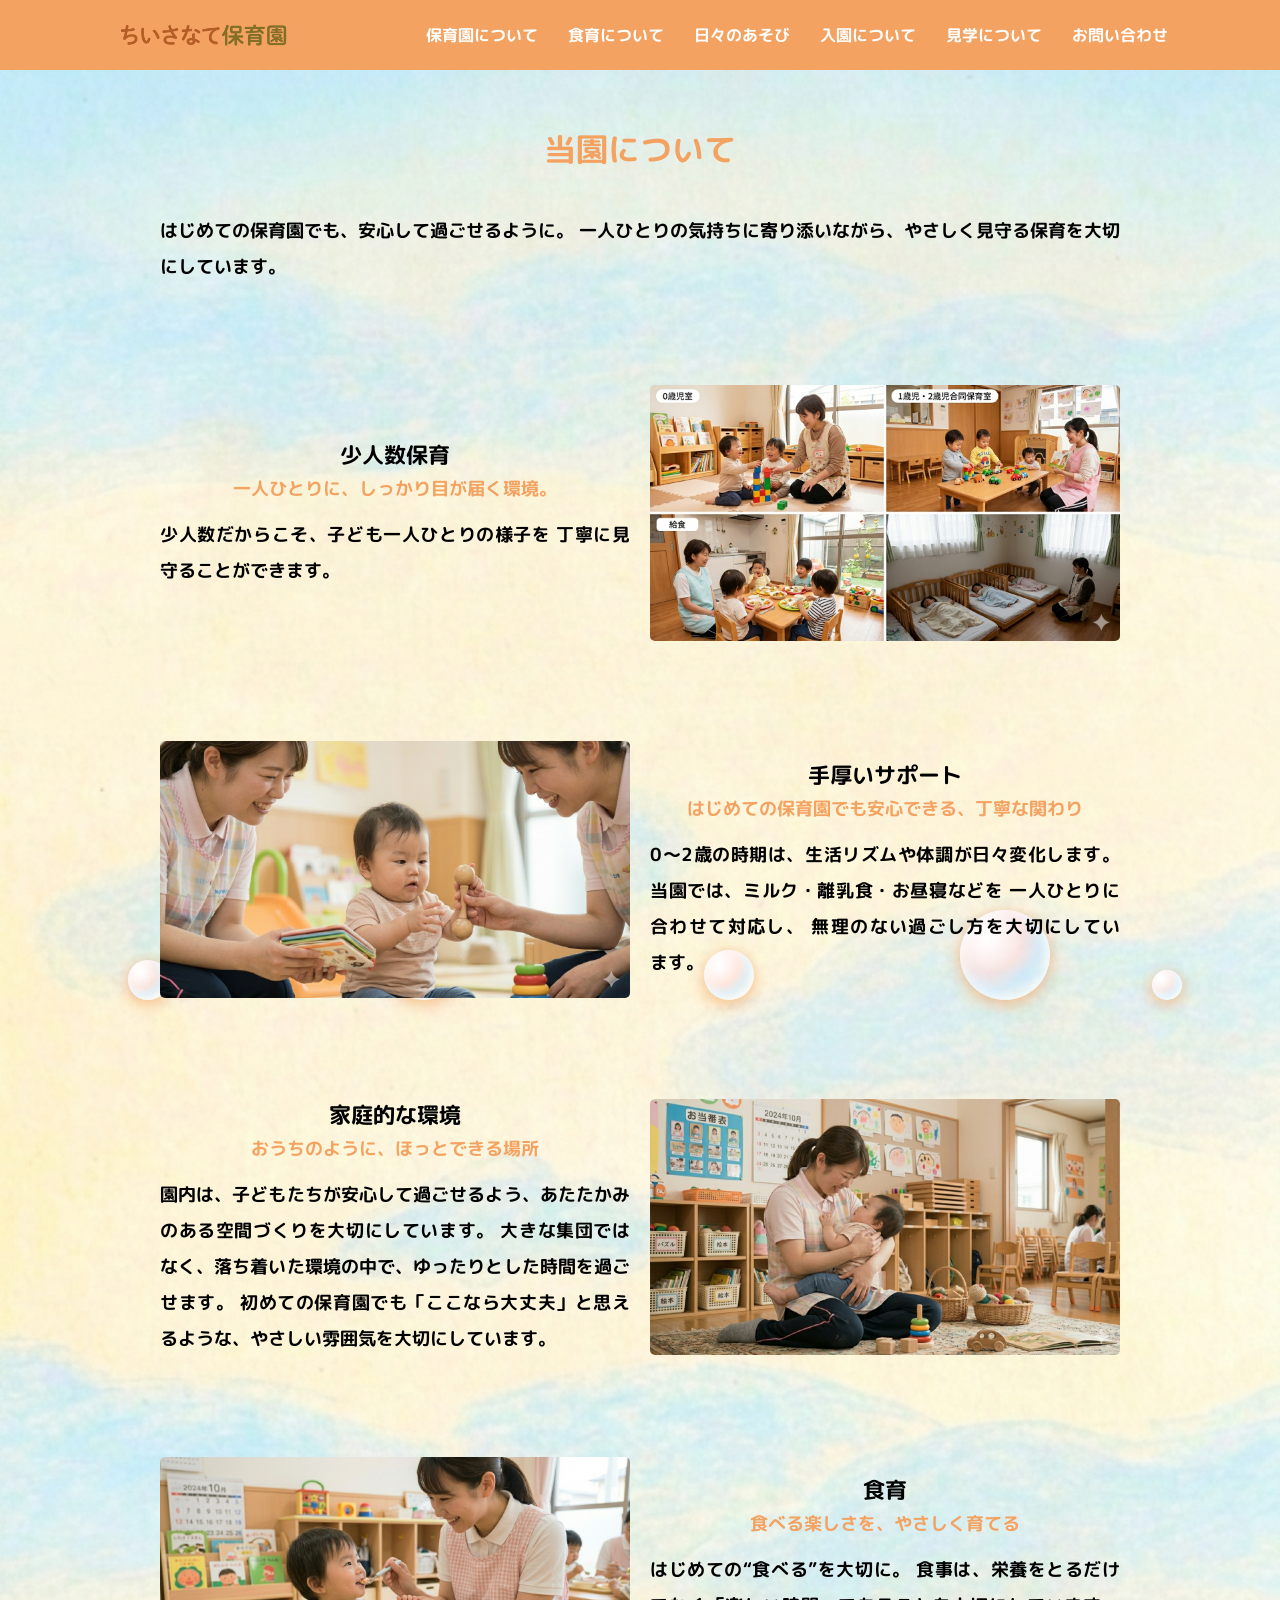
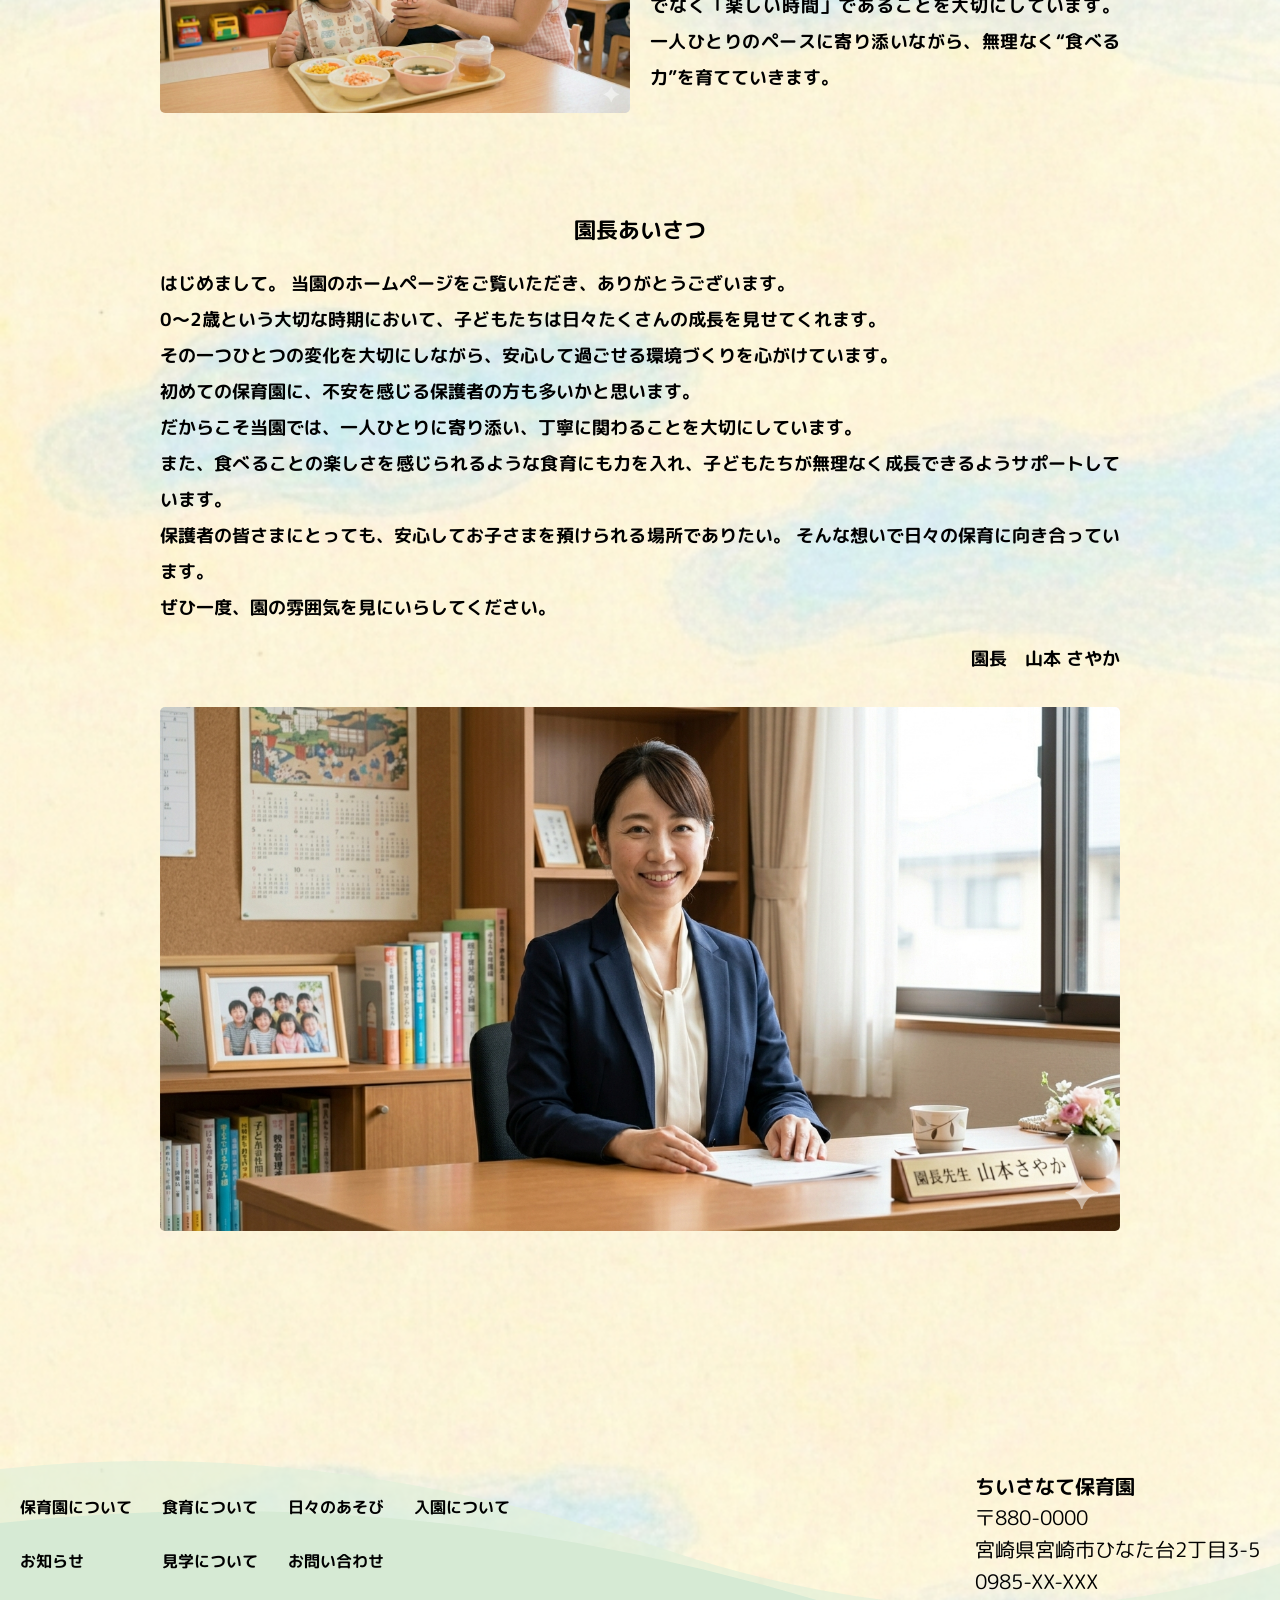
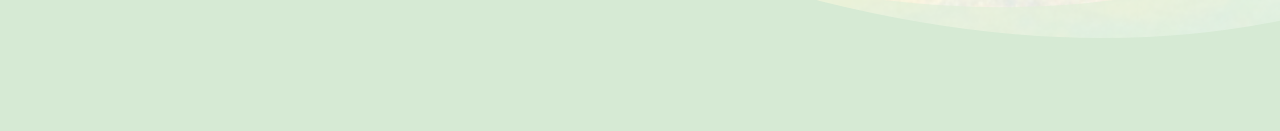
==== about.html @ 4f328d7c "Add files via upload" ====
<!DOCTYPE html>
<html lang="ja">

<head>
    <meta charset="UTF-8">
    <meta name="viewport" content="width=device-width, initial-scale=1.0">
    <link rel="stylesheet" href="./scss/reset.css">
    <link rel="stylesheet" href="./scss/main.css">
    <link rel="preconnect" href="https://fonts.googleapis.com">
    <link rel="preconnect" href="https://fonts.gstatic.com" crossorigin>
    <link href="https://fonts.googleapis.com/css2?family=M+PLUS+Rounded+1c&family=Playfair+Display:ital,wght@0,400..900;1,400..900&display=swap" rel="stylesheet">
    <title>当園について｜ちいさなて保育園</title>
</head>

<body>
    <header class="header">
        <nav class="header-inner">
            <h1 class="logo">
                <a href="./index.html"><img src="./img/logo.png" alt=""></a>
            </h1>
            <!-- ハンバーガー -->
            <button class="sp-btn" aria-label="メニューを開く">
            <span></span>
            <span></span>
            <span></span>
        </button>

            <ul class="navi sp-navi">
                <li><a href="./about.html">保育園について</a></li>
                <li><a href="./food.html">食育について</a></li>
                <li><a href="./play.html">日々のあそび</a></li>
                <li><a href="./entry.html">入園について</a></li>
                <li><a href="/info.html">見学について</a></li>
                <li><a href="./form.html">お問い合わせ</a></li>
            </ul>
        </nav>
    </header>
    <main class="about">
        <div class="bubbles">
            <div class="bubble"></div>
            <div class="bubble"></div>
            <div class="bubble"></div>
            <div class="bubble"></div>
            <div class="bubble"></div>
        </div>
        <div class="bubbles">
            <div class="bubble"></div>
            <div class="bubble"></div>
            <div class="bubble"></div>
            <div class="bubble"></div>
            <div class="bubble"></div>
        </div>
        <section class="about-intro">
            <h2>当園について</h2>
            <p>はじめての保育園でも、安心して過ごせるように。 一人ひとりの気持ちに寄り添いながら、やさしく見守る保育を大切にしています。</p>
        </section>
        <section class="about-block">
            <div class="about-text">
                <h3>少人数保育</h3>
                <p class="about-support-sub">
                    一人ひとりに、しっかり目が届く環境。
                </p>
                <p>少人数だからこそ、子ども一人ひとりの様子を 丁寧に見守ることができます。</p>
            </div>
            <div class="about-image">
                <img src="./img/image1.png" alt="少人数保育の様子">
            </div>
        </section>
        <section class="about-block reverse">

            <div class="about-text">
                <h3>手厚いサポート</h3>

                <p class="about-support-sub">
                    はじめての保育園でも安心できる、丁寧な関わり
                </p>

                <p>
                    0〜2歳の時期は、生活リズムや体調が日々変化します。 当園では、ミルク・離乳食・お昼寝などを 一人ひとりに合わせて対応し、 無理のない過ごし方を大切にしています。
                </p>
            </div>

            <div class="about-image">
                <img src="./img/image2.png" alt="保育士と子どもの様子">
            </div>
        </section>
        <section class="about-block">
            <div class="about-text">
                <h3>家庭的な環境</h3>
                <p class="about-support-sub">
                    おうちのように、ほっとできる場所
                </p>
                <p>園内は、子どもたちが安心して過ごせるよう、あたたかみのある空間づくりを大切にしています。 大きな集団ではなく、落ち着いた環境の中で、ゆったりとした時間を過ごせます。 初めての保育園でも「ここなら大丈夫」と思えるような、やさしい雰囲気を大切にしています。</p>
            </div>
            <div class="about-image">
                <img src="./img/image3.png" alt="保育士と子どもの様子">
            </div>
        </section>
        <section class="about-block reverse">
            <div class=" about-text ">
                <h3>食育</h3>
                <p class="about-support-sub ">
                    食べる楽しさを、やさしく育てる
                </p>
                <p>はじめての“食べる”を大切に。 食事は、栄養をとるだけでなく「楽しい時間」であることを大切にしています。 一人ひとりのペースに寄り添いながら、無理なく“食べる力”を育てていきます。</p>
            </div>
            <div class="about-image ">
                <img src="./img/image4.png " alt="保育士と子どもの様子 ">
            </div>
        </section>
        <section class="about-block">
            <div class="about-text">
                <h3 class="about-title">園長あいさつ</h3>
                <p>
                    はじめまして。 当園のホームページをご覧いただき、ありがとうございます。
                    <br>0〜2歳という大切な時期において、子どもたちは日々たくさんの成長を見せてくれます。
                    <br>その一つひとつの変化を大切にしながら、安心して過ごせる環境づくりを心がけています。
                    <br>初めての保育園に、不安を感じる保護者の方も多いかと思います。 <br>だからこそ当園では、一人ひとりに寄り添い、丁寧に関わることを大切にしています。
                    <br>また、食べることの楽しさを感じられるような食育にも力を入れ、子どもたちが無理なく成長できるようサポートしています。
                    <br>保護者の皆さまにとっても、安心してお子さまを預けられる場所でありたい。 そんな想いで日々の保育に向き合っています。
                    <br>ぜひ一度、園の雰囲気を見にいらしてください。
                </p>
                <p class="about-name ">園長　山本 さやか</p>
            </div>
            <div class="about-image ">
                <img src="./img/image5.png " alt="保育士と子どもの様子 ">
            </div>
        </section>


    </main>
    <footer class="footer">
        <div class="footer-hills ">
            <svg class="hill-back " xmlns="http://www.w3.org/2000/svg " viewBox="0 0 1440 300 ">
                <defs><filter id="handdrawn "><feTurbulence type="fractalNoise " baseFrequency="0.04 " numOctaves="3 " result="noise "/><feDisplacementMap in="SourceGraphic " in2="noise " scale="3 " xChannelSelector="R " yChannelSelector="G "/></filter></defs>
                <path d="M-100,300 L-100,50 Q300,-50 750,100 Q1200,250 1600,0 L1600,300 Z " fill="#E2F0D9 " opacity="0.7 " filter="url(#handdrawn) " />
            </svg>
            <svg class="hill-front " xmlns="http://www.w3.org/2000/svg " viewBox="0 0 1440 300 ">
                <defs><filter id="handdrawn "><feTurbulence type="fractalNoise " baseFrequency="0.04 " numOctaves="3 " result="noise "/><feDisplacementMap in="SourceGraphic " in2="noise " scale="3 " xChannelSelector="R " yChannelSelector="G "/></filter></defs>
                <path d="M-100,300 L-100,100 Q400,0 900,150 Q1300,250 1600,80 L1600,300 Z " fill="#D6EAD4 " filter="url(#handdrawn) " />
            </svg>
        </div>

        <div class="footer-inner ">
            <ul class="navi-2">
                <li><a href="./about.html">保育園について</a></li>
                <li><a href="./food.html">食育について</a></li>
                <li><a href="./play.html">日々のあそび</a></li>
                <li><a href="./entry.html">入園について</a></li>
                <li><a href="">お知らせ</a></li>
                <li><a href="./info.html">見学について</a></li>
                <li><a href="./form.html">お問い合わせ</a></li>
            </ul>
            <div class="footer-info ">
                <h3 class="logo ">ちいさなて保育園</h3>
                <dl>
                    <dt>〒880-0000</dt>
                    <dd> 宮崎県宮崎市ひなた台2丁目3-5 </dd>
                    <dd>0985-XX-XXX</dd>
                </dl>
            </div>
        </div>
    </footer>
    <!-- Swiper JS -->
    <script src="https://cdn.jsdelivr.net/npm/swiper@11/swiper-bundle.min.js "></script>
    <script src="./js/humberger.js "></script>
</body>

</html>
---- scss/main.css ----
@charset "UTF-8";
h2 {
  margin-top: 85px;
  color: #F4A261;
  font-weight: bold;
  font-size: 3.2rem;
  text-align: center;
}
@media screen and (max-width: 749px) {
  h2 {
    font-size: 2.6rem;
  }
}
h2-sub {
  margin-top: 0;
  font-size: 2.6rem;
}
@media screen and (max-width: 749px) {
  h2-sub {
    font-size: 2.2rem;
  }
}

.btn {
  display: inline-flex;
  align-items: center;
  justify-content: center;
  width: 320px;
  height: 80px;
  margin-top: 80px;
  color: #fff;
  font-size: 2.4rem;
  font-weight: bold;
  text-decoration: none;
  border-radius: 10px;
  background-color: #F4A261;
  transition: transform 0.3s ease;
}
@media screen and (max-width: 749px) {
  .btn {
    margin-top: 5rem;
    font-size: 2rem;
  }
}
.btn:hover {
  transform: scale(1.05);
}

.about {
  width: 100%;
  max-width: 1280px;
  margin: 0 auto;
  padding: 0 1.5rem;
}
.about-intro {
  max-width: 960px;
  margin: 0 auto;
}
.about-block {
  display: flex;
  gap: 2rem;
  max-width: 960px;
  width: 100%;
  margin: 10rem auto 10rem;
  align-items: center;
  /* 縦方向の中央揃え（写真と文字のバランス用） */
}
@media (max-width: 749px) {
  .about-block {
    margin: 5rem auto 5rem auto;
    flex-direction: column;
  }
}
.about-block.reverse {
  flex-direction: row-reverse;
}
@media (max-width: 749px) {
  .about-block.reverse {
    flex-direction: column;
  }
}
.about-block {
  /* 最後のブロック（園長あいさつ）だけ横並び（flex）にしない設定 */
}
.about-block:last-of-type {
  flex-direction: column;
  /* 縦並びにする */
  gap: 3rem;
  /* 文章と写真の間の余白 */
  /* 縦並びにするので、中の幅を100%に広げる */
}
.about-block:last-of-type .about-text,
.about-block:last-of-type .about-image {
  width: 100%;
}
.about-block:last-of-type {
  /* 園長あいさつの本文だけは、左寄せ（または両端揃え）が読みやすいです */
}
.about-text {
  width: 50%;
  /* スマホ・PCの基本は中央揃え */
  text-align: center;
}
@media (max-width: 749px) {
  .about-text {
    width: 100%;
  }
}
.about-text {
  /* サブタイトル用の設定（もし必要であれば） */
}
.about-text .about-support-sub {
  text-align: center;
  color: #f4a261;
  font-weight: bold;
  margin-bottom: 1rem;
}
.about-text {
  /* ⭐ 構造に合わせて正しい位置に移動しました */
}
.about-text .about-name {
  text-align: end;
  /* 右寄せにする */
  display: block;
  /* 確実に効かせるためにブロック化 */
  font-size: 1.8rem;
  font-weight: bold;
  margin-top: 1.5rem;
}
.about-text .about-title {
  margin-bottom: 2rem;
}
.about h2,
.about h3 {
  text-align: center;
}
.about h2 {
  padding-top: 4rem;
  margin-bottom: 4rem;
}
.about h3 {
  /* margin: 4rem 0; だと上の余白が広すぎるため、下にだけつけるのがおすすめです */
  font-size: 2.2rem;
}
.about p {
  text-align: justify;
  font-size: 1.8rem;
  font-weight: bold;
  line-height: 2;
  margin: 0;
}
.about-image {
  width: 50%;
  /* block側でmarginを制御するため、ここは4rem 0を削除 */
  display: flex;
  justify-content: center;
}
@media (max-width: 749px) {
  .about-image {
    width: 100%;
  }
}
.about-image img {
  max-width: 100%;
  /* 画像が枠からはみ出るのを防ぐ */
  height: auto;
  border-radius: 5px;
}

.food {
  width: 100%;
  max-width: 1280px;
  margin: 0 auto;
}
.food-contents {
  max-width: 960px;
  width: 100%;
  margin: 0 auto;
  padding: 0 1.5rem;
}
.food-contents h2 {
  padding-top: 4rem;
}
@media (max-width: 749px) {
  .food-contents h2 {
    margin-bottom: 2rem;
  }
}
.food-contents p {
  padding: 3rem 0;
  font-size: 1.8rem;
  font-weight: bold;
}
@media (max-width: 749px) {
  .food-contents p {
    margin-bottom: 2rem;
  }
}
.food-image {
  max-width: 740px;
  width: 100%;
  margin: 0 auto;
}
@media (max-width: 749px) {
  .food-image {
    margin-bottom: 2rem;
    padding: 0 1.5rem;
  }
}
.food-detail ul {
  flex-direction: column;
  padding: 0;
}
@media (max-width: 749px) {
  .food-detail ul {
    padding: 1.5rem;
  }
}
.food-detail p {
  font-size: 1.6rem;
  font-weight: normal;
}

.entry {
  width: 100%;
  max-width: 1280px;
  margin: 0 auto;
}
.entry-contents {
  max-width: 960px;
  width: 100%;
  margin: 0 auto;
  padding: 0 1.5rem;
}
.entry-contents h2 {
  padding-top: 4rem;
  margin-bottom: 3rem;
}
@media (max-width: 749px) {
  .entry-contents h2 {
    margin-bottom: 2rem;
  }
}
.entry-contents p {
  padding: 3rem 0;
  font-size: 1.8rem;
  font-weight: bold;
}
@media (max-width: 749px) {
  .entry-contents p {
    margin-bottom: 2rem;
  }
}
.entry-image {
  max-width: 740px;
  width: 100%;
  margin: 0 auto;
}
@media (max-width: 749px) {
  .entry-image {
    margin-bottom: 2rem;
    padding: 0 1.5rem;
  }
}
.entry-list li {
  list-style-position: inside;
}
.entry-detail h3 {
  color: #F4A261;
  font-weight: bold;
  font-size: 3.2rem;
  text-align: center;
  margin: 4rem 0;
}
@media (max-width: 749px) {
  .entry-detail h3 {
    font-size: 2.6rem;
  }
}
.entry-detail ul {
  flex-direction: column;
}
@media (max-width: 749px) {
  .entry-detail ul {
    padding: 1.5rem;
  }
}
.entry-detail p {
  font-size: 1.6rem;
  font-weight: bold;
  padding: 0;
}
.entry-detail dl {
  padding: 4rem;
  font-size: 1.8rem;
  font-weight: bold;
}
@media (max-width: 749px) {
  .entry-detail dl {
    padding: 0;
  }
}
.entry-detail dl dt {
  padding-top: 0.5rem;
}
.entry-detail dl dd {
  padding-bottom: 3rem;
}
.entry-center {
  text-align: center;
}
.entry-text {
  text-indent: 4rem;
  padding-top: 2rem;
}

.play {
  width: 100%;
  max-width: 1280px;
  margin: 0 auto;
}
.play-contents {
  max-width: 960px;
  width: 100%;
  margin: 0 auto;
  padding: 0 1.5rem;
}
.play-contents h2 {
  padding-top: 4rem;
  margin-bottom: 3rem;
}
@media (max-width: 749px) {
  .play-contents h2 {
    margin-bottom: 2rem;
  }
}
.play-contents p {
  padding: 3rem 0;
  font-size: 1.8rem;
  font-weight: bold;
}
@media (max-width: 749px) {
  .play-contents p {
    margin-bottom: 2rem;
  }
}
.play-detail h3 {
  font-weight: bold;
  font-size: 2.2rem;
  margin-top: 4rem;
}
@media (max-width: 749px) {
  .play-detail h3 {
    font-size: 1.8rem;
  }
}
.play-detail p {
  font-size: 1.6rem;
  font-weight: normal;
}
.play-detail img {
  width: 90%;
  margin: 0 auto;
  border-radius: 15px;
}

.form-container {
  max-width: 650px;
  margin: 0 auto 0 auto;
  padding: 30px;
  border-radius: 12px;
}
@media (max-width: 749px) {
  .form-container {
    margin-top: 0rem;
  }
}
.form-container h2 {
  text-align: center;
  color: #e67e22;
  margin-bottom: 10px;
  font-size: 2.4rem;
}
.form-container .form-lead {
  text-align: center;
  font-size: 1.2rem;
  color: #7f8c8d;
  margin-bottom: 30px;
}
.form-container .form-section-title {
  font-size: 1.6rem;
  color: #e67e22;
  border-bottom: 2px solid #ffe0b2;
  padding-bottom: 5px;
  margin-top: 30px;
  margin-bottom: 15px;
  font-weight: bold;
}
.form-container .form-group {
  margin-bottom: 20px;
}
.form-container .form-group label {
  display: block;
  margin-bottom: 8px;
  font-size: 1.6rem;
  font-weight: bold;
}
.form-container input[type=text],
.form-container input[type=email],
.form-container input[type=date],
.form-container select,
.form-container textarea {
  width: 100%;
  padding: 12px;
  border: 1px solid #ccc;
  border-radius: 6px;
  box-sizing: border-box;
  font-size: 1rem;
  background-color: #fafafa;
  transition: all 0.3s;
}
.form-container input[type=text]:focus,
.form-container input[type=email]:focus,
.form-container input[type=date]:focus,
.form-container select:focus,
.form-container textarea:focus {
  border-color: #e67e22;
  outline: none;
  background-color: #fff;
  box-shadow: 0 0 5px rgba(230, 126, 34, 0.2);
}
.form-container .badge-required {
  background-color: #e74c3c;
  color: #fff;
  font-size: 0.75rem;
  padding: 2px 6px;
  border-radius: 4px;
  margin-left: 8px;
  vertical-align: middle;
}
.form-container .badge-optional {
  background-color: #95a5a6;
  color: #fff;
  font-size: 0.75rem;
  padding: 2px 6px;
  border-radius: 4px;
  margin-left: 8px;
  vertical-align: middle;
}
.form-container .radio-group,
.form-container .checkbox-group {
  display: flex;
  gap: 20px;
  padding: 5px 0;
}
.form-container .radio-label,
.form-container .checkbox-label {
  display: flex;
  align-items: center;
  font-weight: normal;
  cursor: pointer;
}
.form-container .radio-label input,
.form-container .checkbox-label input {
  margin-right: 8px;
  transform: scale(1.2);
}
.form-container .privacy-policy {
  background-color: rgb(252.5, 252.5, 252.5);
  border: 1px solid #e0e0e0;
  padding: 15px;
  border-radius: 6px;
  height: 100px;
  overflow-y: scroll;
  font-size: 0.85rem;
  color: #666666;
  margin-bottom: 15px;
}
.form-container .agreement-box {
  display: flex;
  justify-content: center;
  margin: 25px 0;
}
.form-container .btn-submit {
  display: block;
  width: 100%;
  padding: 15px;
  background-color: #e67e22;
  color: white;
  border: none;
  border-radius: 6px;
  font-size: 1.6rem;
  font-weight: bold;
  cursor: pointer;
  transition: background 0.3s, transform 0.1s;
  box-shadow: 0 4px 0 #d35400;
}
.form-container .btn-submit:hover {
  background-color: #d35400;
}
.form-container .btn-submit:active {
  transform: translateY(4px);
  box-shadow: none;
}

.news-container {
  width: 100%;
  margin: 40px auto;
  padding: 0 20px;
  font-family: "Helvetica Neue", Arial, sans-serif;
}
.news-container h2 {
  margin-top: 10rem;
}

.news-title {
  font-size: 24px;
  font-weight: bold;
  margin-bottom: 24px;
  letter-spacing: 0.05em;
  color: #333333;
}

.news-lists {
  display: flex;
  flex-direction: column;
  width: 100%;
  max-width: 800px;
  list-style: none;
  padding: 0;
  margin: 5rem auto;
}

.news-item {
  border-bottom: 1px solid rgba(0, 0, 0, 0.08);
}
.news-item:first-child {
  border-top: 1px solid rgba(0, 0, 0, 0.08);
}

.news-link {
  display: flex;
  flex-direction: column;
  padding: 20px 40px 20px 16px;
  text-decoration: none;
  color: #333333;
  position: relative;
  transition: background-color 0.3s ease, border-color 0.3s ease;
  border-left: 4px solid transparent;
}
@media (min-width: 768px) {
  .news-link {
    flex-direction: row;
    align-items: center;
  }
}

.news-meta {
  display: flex;
  align-items: center;
  gap: 16px;
  margin-bottom: 8px;
  flex-shrink: 0;
}
@media (min-width: 768px) {
  .news-meta {
    width: 220px;
    margin-bottom: 0;
  }
}

.news-date {
  font-size: 14px;
  color: #888888;
  font-weight: 500;
}

.news-category {
  font-size: 11px;
  font-weight: bold;
  padding: 3px 8px;
  border-radius: 4px;
  color: #fff;
}
.news-category.cat-info {
  background-color: #4a90e2;
}
.news-category.cat-event {
  background-color: #e24a8d;
}
.news-category.cat-update {
  background-color: #2ecc71;
}

.news-text {
  font-size: 15px;
  line-height: 1.6;
  margin: 0;
  flex-grow: 1;
  overflow: hidden;
  text-overflow: ellipsis;
  white-space: nowrap;
}
@media (max-width: 767px) {
  .news-text {
    white-space: normal;
  }
}

.news-arrow {
  position: absolute;
  top: 50%;
  right: 16px;
  transform: translateY(-50%);
  width: 8px;
  height: 8px;
  border-top: 2px solid #888888;
  border-right: 2px solid #888888;
  transform: translateY(-50%) rotate(45deg);
  transition: transform 0.3s ease;
}

html {
  font-size: 62.5%;
}

body {
  font-family: "M PLUS Rounded 1c", sans-serif;
  font-weight: 400;
  font-style: normal;
  width: 100%;
  background-image: url(../img/main-bk.png);
  background-repeat: no-repeat;
  background-size: cover;
  background-position: center center;
}

.wrapper {
  width: 100%;
  padding: 0 1rem;
}

.bubbles {
  position: fixed;
  bottom: -100px;
  left: 0;
  width: 100%;
  height: 100%;
  z-index: -1;
  pointer-events: none;
}

.bubble {
  position: absolute;
  bottom: 0;
  border-radius: 50%;
  background: radial-gradient(circle at 30% 30%, rgba(255, 255, 255, 0.9) 0%, rgba(255, 220, 220, 0.4) 40%, rgba(200, 230, 255, 0.4) 60%, rgba(255, 255, 255, 0) 80%);
  box-shadow: inset 0 0 15px rgba(255, 255, 255, 0.8), 0 4px 15px rgba(244, 162, 97, 0.4);
  /* 外側の影を濃く・少し広く */
  animation: floatUp 12s infinite linear;
}

.bubble:nth-child(1) {
  width: 40px;
  height: 40px;
  left: 10%;
  animation-duration: 10s;
  animation-delay: 0s;
}

.bubble:nth-child(2) {
  width: 80px;
  height: 80px;
  left: 30%;
  animation-duration: 15s;
  animation-delay: 2s;
}

.bubble:nth-child(3) {
  width: 50px;
  height: 50px;
  left: 55%;
  animation-duration: 12s;
  animation-delay: 4s;
}

.bubble:nth-child(4) {
  width: 90px;
  height: 90px;
  left: 75%;
  animation-duration: 18s;
  animation-delay: 1s;
}

.bubble:nth-child(5) {
  width: 30px;
  height: 30px;
  left: 90%;
  animation-duration: 8s;
  animation-delay: 5s;
}

@keyframes floatUp {
  0% {
    transform: translateY(0) translateX(0);
    opacity: 0;
  }
  10% {
    opacity: 0.8;
  }
  50% {
    transform: translateY(-50vh) translateX(30px);
  }
  90% {
    opacity: 0.8;
  }
  100% {
    transform: translateY(-110vh) translateX(-20px);
    opacity: 0;
  }
}
.header {
  display: flex;
  width: 100%;
  height: 70px;
  background-color: #F4A261;
  position: fixed;
  top: 0;
  left: 0;
  z-index: 100;
}
.header-inner {
  display: flex;
  align-items: center;
  width: 100%;
  max-width: 1280px;
  margin: 0 auto;
  padding: 0 2rem;
  justify-content: space-evenly;
  color: #fff;
}
.header .logo a img {
  height: 100px;
  width: auto;
  -o-object-fit: contain;
     object-fit: contain;
  mix-blend-mode: multiply;
}

.sp-btn {
  display: none;
}

@media (max-width: 768px) {
  .header {
    height: 70px;
  }
  .header-inner {
    justify-content: space-between;
  }
  .sp-btn {
    display: block;
    position: relative;
    width: 45px;
    height: 45px;
    background: rgba(255, 255, 255, 0.2);
    border: none;
    border-radius: 50%;
    cursor: pointer;
    z-index: 110;
  }
  .sp-btn span {
    display: block;
    position: absolute;
    left: 13px;
    width: 19px;
    height: 2px;
    background-color: #fff;
    border-radius: 2px;
    transition: all 0.3s ease;
  }
  .sp-btn span:nth-child(1) {
    top: 16px;
  }
  .sp-btn span:nth-child(2) {
    top: 22px;
  }
  .sp-btn span:nth-child(3) {
    top: 28px;
  }
  .sp-btn.is-active span:nth-child(1) {
    transform: translateY(6px) rotate(-45deg);
  }
  .sp-btn.is-active span:nth-child(2) {
    opacity: 0;
  }
  .sp-btn.is-active span:nth-child(3) {
    transform: translateY(-6px) rotate(45deg);
  }
  .navi {
    display: flex;
    flex-direction: column;
    justify-content: center;
    align-items: flex-end;
    gap: 2.5rem;
    position: fixed;
    top: 0;
    left: 0;
    width: 100%;
    height: 100vh;
    background-color: rgba(244, 162, 97, 0.95);
    z-index: 105;
    opacity: 0;
    visibility: hidden;
    transform: translateY(-20px);
    transition: all 0.4s ease;
  }
  .navi.is-active {
    opacity: 1;
    visibility: visible;
    transform: translateY(0);
  }
  .navi li {
    font-size: 2.2rem;
  }
  .navi li a {
    display: block;
    padding: 1rem 2rem;
    text-align: center;
  }
}
.logo {
  font-size: 2rem;
}

ul {
  display: flex;
  gap: 30px;
}
ul li {
  list-style: none;
  font-size: 1.6rem;
  font-weight: bold;
}
ul li a {
  display: inline-block;
  text-decoration: none;
  color: #fff;
  transition: transform 0.4s cubic-bezier(0.175, 0.885, 0.32, 1.275);
}
ul li a:hover {
  transform: translateY(-6px) scale(1.05);
}

.news-list {
  display: flex;
  flex-direction: column;
  gap: 50px;
  width: -moz-fit-content;
  width: fit-content;
  margin: 85px auto 30px;
  font-size: 2.6rem;
}
@media screen and (max-width: 749px) {
  .news-list {
    margin-top: 50px;
    font-size: 1.8rem;
    gap: 2rem;
  }
}
.news-list-box {
  display: flex;
  gap: 3rem;
  justify-content: flex-start;
}
.news-list-box a {
  text-decoration: none;
  color: #000;
}

.stay {
  padding: 2rem;
}

.fv {
  position: relative;
  max-width: 1280px;
  width: 100%;
  height: 100%;
  margin: 2rem auto;
  padding-top: 130px;
  overflow: hidden;
}
@media screen and (max-width: 749px) {
  .fv {
    padding-top: 90px;
  }
}
.fv-swiper {
  width: 100%;
  height: 100%;
  border-radius: 63px;
}
@media screen and (max-width: 749px) {
  .fv-swiper {
    border-radius: 25px;
  }
}
.fv-swiper .swiper-wrapper {
  width: 100%;
  height: 100%;
}
.fv-swiper .swiper-slide {
  width: 100%;
  height: 100%;
  position: relative;
}
.fv-swiper .swiper-slide picture,
.fv-swiper .swiper-slide img {
  width: 100%;
  height: 100%;
  display: block;
}
@media screen and (max-width: 749px) {
  .fv-swiper .swiper-slide picture,
  .fv-swiper .swiper-slide img {
    height: 710px;
  }
}
.fv-swiper .swiper-slide img {
  -o-object-fit: cover;
     object-fit: cover;
}
.fv-swiper .swiper-slide::after {
  content: "";
  position: absolute;
  inset: 0;
  background: rgba(0, 0, 0, 0.2);
}
.fv-copy {
  position: absolute;
  top: 0%;
  right: 46%;
  transform: translateY(20%);
  z-index: 10;
  writing-mode: vertical-lr;
  text-orientation: upright;
  font-size: 2.4rem;
  font-weight: bold;
  line-height: 3.2;
  letter-spacing: 10px;
  color: #fff;
  text-shadow: 0 0 10px rgba(0, 0, 0, 0.3);
}
@media screen and (max-width: 749px) {
  .fv-copy {
    right: 38%;
    transform: translateY(10%);
    font-size: 2rem;
  }
}

.contents {
  position: relative;
  width: 100%;
  max-width: 940px;
  margin: 40px auto 0;
}
.contents-text {
  display: inline-block;
  margin-top: 80px;
  padding: 0 2rem;
  font-weight: bold;
  font-size: 2.6rem;
  line-height: 60px;
  text-align: justify;
}
@media screen and (max-width: 749px) {
  .contents-text {
    margin-top: 5rem;
    padding: 0;
    font-size: 1.8rem;
    line-height: 2;
  }
}
.contents-intro {
  text-align: center;
  position: relative;
}
.contents-intro .btn {
  display: inline-flex;
  align-items: center;
  justify-content: center;
  width: 320px;
  height: 80px;
  margin-top: 80px;
  color: #fff;
  font-size: 2.4rem;
  font-weight: bold;
  text-decoration: none;
  border-radius: 10px;
  background-color: #F4A261;
}
@media screen and (max-width: 749px) {
  .contents-intro .btn {
    position: absolute;
    left: 50%;
    transform: translateX(-50%);
    z-index: 20;
    margin-top: 0;
    top: -80%;
    width: 280px;
    height: 65px;
    font-size: 2rem;
    z-index: 20;
    box-shadow: 0 4px 12px rgba(0, 0, 0, 0.2);
  }
}
.contents-intro-text {
  margin-top: 80px;
  font-weight: bold;
  font-size: 2.6rem;
  line-height: 60px;
}
@media screen and (max-width: 749px) {
  .contents-intro-text {
    font-size: 1.8rem;
    margin-top: 3rem;
    line-height: 2;
  }
}
.contents-detail {
  text-align: center;
}
.contents-detail-title {
  margin-top: 85px;
  color: #F4A261;
  font-weight: bold;
}
@media screen and (max-width: 749px) {
  .contents-detail-title {
    margin-top: 5rem;
  }
}
.contents-detail-title h2 {
  font-size: 3.2rem;
}
@media screen and (max-width: 749px) {
  .contents-detail-title h2 {
    font-size: 2.6rem;
  }
}
.contents-detail-title-sub {
  margin-top: 0;
  font-size: 2.6rem;
}
@media screen and (max-width: 749px) {
  .contents-detail-title-sub {
    font-size: 2.2rem;
  }
}
.contents-detail-image {
  display: inline-block;
  margin: 80px auto;
}
@media screen and (max-width: 749px) {
  .contents-detail-image {
    margin-bottom: 0;
  }
}
.contents-detail-image img {
  width: 100%;
  max-width: 700px;
  border-radius: 25px;
}
.contents-detail-flex {
  display: flex;
  justify-content: center;
  width: 100%;
  gap: 6rem;
  margin-top: 8rem;
}
@media screen and (max-width: 749px) {
  .contents-detail-flex {
    align-items: center;
    margin-top: 5rem;
    flex-direction: column;
    overflow: hidden;
  }
}
.contents-detail-flex img {
  height: auto;
  opacity: 0;
  transition: transform 1s ease, opacity 1s ease;
}
.contents-detail-flex--rigth {
  max-width: 100%;
  width: 280px;
  border-radius: 42px;
  transform: translateX(150px) rotate(-20deg);
}
@media screen and (max-width: 749px) {
  .contents-detail-flex--rigth {
    width: 100%;
    transform: translateY(50px) rotate(0deg);
  }
}
.contents-detail-flex--left {
  max-width: 100%;
  width: 280px;
  border-radius: 42px;
  transform: translateX(-150px) rotate(20deg);
  transition-delay: 0.15s;
}
@media screen and (max-width: 749px) {
  .contents-detail-flex--left {
    width: 100%;
    transform: translateY(50px) rotate(0deg);
    transition-delay: 0s;
  }
}
.contents-detail-flex.is-animated img {
  opacity: 1;
}
.contents-detail-flex.is-animated .contents-detail-flex--rigth {
  transform: translateX(0) rotate(-20deg);
}
@media screen and (max-width: 749px) {
  .contents-detail-flex.is-animated .contents-detail-flex--rigth {
    transform: translateX(0) rotate(0deg);
  }
}
.contents-detail-flex.is-animated .contents-detail-flex--left {
  transform: translateX(0) rotate(20deg);
}
@media screen and (max-width: 749px) {
  .contents-detail-flex.is-animated .contents-detail-flex--left {
    transform: translateX(0) rotate(0deg);
  }
}
.contents-detail-flex-image {
  width: 50%;
  max-width: 100%;
}
.contents-detail-flex-image img {
  height: 265px;
  border-radius: 70px;
  opacity: 1;
}
@media (max-width: 767px) {
  .contents-detail-flex-image {
    width: 100%;
  }
  .contents-detail-flex-image img {
    -o-object-fit: cover;
       object-fit: cover;
    border-radius: 20px;
    -o-object-position: 40%;
       object-position: 40%;
  }
}
.contents-detail-flex-address {
  display: flex;
  flex-direction: column;
  align-items: flex-start;
  font-size: 2rem;
}
@media screen and (max-width: 740px) {
  .contents-detail-flex-address {
    font-size: 1.8rem;
  }
}
.contents-detail-flex-text {
  margin-top: 50px;
}
@media screen and (max-width: 749px) {
  .contents-detail-flex-text {
    margin-top: 30px;
  }
}
.contents-last {
  display: flex;
  flex-direction: column;
  justify-content: center;
  align-items: center;
  margin-top: 85px;
  padding-bottom: 120px;
}
@media screen and (max-width: 749px) {
  .contents-last {
    margin-top: 50px;
    padding-bottom: 0;
  }
}
.contents-last .btn {
  margin-top: 20px;
}

.life-swiper {
  overflow: visible;
  padding: 0 4rem !important;
  margin: 60px 0;
}
.life-swiper .swiper-slide {
  height: 300px;
  opacity: 0.3;
  transition: 0.7s;
}
.life-swiper .swiper-slide .life-card {
  width: 100%;
  height: 100%;
  border: 3px solid #6FAF8F;
  border-radius: 50%;
  background: #fff;
  color: #6FAF8F;
  display: flex;
  flex-direction: column;
  justify-content: center;
  align-items: center;
  padding: 6rem;
  transform: scale(0.8);
  transform-origin: center;
  transition: 0.7s;
}
.life-swiper .swiper-slide .life-card h3 {
  font-size: 2.8rem;
  margin-bottom: 0.5rem;
}
.life-swiper .swiper-slide .life-card span {
  font-size: 2.2rem;
}
.life-swiper .swiper-slide .life-card p {
  font-size: 1.4rem;
  padding: 1rem;
  text-align: center;
}
.life-swiper .swiper-slide-active {
  opacity: 1;
  z-index: 1;
}
.life-swiper .swiper-slide-active .life-card,
.life-swiper .swiper-slide-active img {
  transform: scale(1);
}
.life-swiper .swiper-pagination {
  display: none !important;
}

@media (max-width: 768px) {
  .life-swiper {
    margin: 40px 0;
    overflow: visible;
  }
  .life-swiper .swiper-slide {
    width: auto;
    height: auto;
    opacity: 0.3;
    transition: 0.7s;
  }
  .life-swiper .swiper-slide .life-card {
    width: 100%;
    aspect-ratio: 1/1;
    border: 3px solid #6FAF8F;
    border-radius: 50%;
    background: #fff;
    color: #6FAF8F;
    display: flex;
    flex-direction: column;
    justify-content: center;
    align-items: center;
    padding: 2.5rem 1.5rem !important;
    box-sizing: border-box !important;
    transform: scale(0.8);
    transform-origin: center center;
    transition: 0.7s;
  }
  .life-swiper .swiper-slide .life-card h3 {
    font-size: 1.8rem !important;
    margin-bottom: 0.2rem !important;
  }
  .life-swiper .swiper-slide .life-card span {
    font-size: 1.4rem !important;
  }
  .life-swiper .swiper-slide .life-card p {
    display: block !important;
    width: 100% !important;
    font-size: 1.1rem !important;
    line-height: 1.4 !important;
    margin-top: 0.3rem !important;
    padding: 0 !important;
    text-align: center !important;
    white-space: normal !important;
  }
  .life-swiper .swiper-slide-active {
    opacity: 1;
    z-index: 5;
  }
  .life-swiper .swiper-slide-active .life-card {
    transform: scale(1);
  }
  .swiper-button-prev,
  .swiper-button-next {
    width: 40px !important;
    height: 40px !important;
  }
  .swiper-button-prev::after,
  .swiper-button-next::after {
    font-size: 1.2rem !important;
  }
  .swiper-button-prev {
    left: 5px !important;
  }
  .swiper-button-next {
    right: 5px !important;
  }
}
.swiper-button-prev,
.swiper-button-next {
  width: 60px !important;
  height: 60px !important;
  background: #F4A261;
  border-radius: 50%;
  display: flex;
  align-items: center;
  justify-content: center;
  box-shadow: 0 8px 20px rgba(0, 0, 0, 0.08);
  transition: 0.3s;
}
.swiper-button-prev::after,
.swiper-button-next::after {
  font-size: 1.6rem !important;
  color: #fff;
  font-weight: bold;
}
.swiper-button-prev:hover,
.swiper-button-next:hover {
  transform: scale(1.08);
}

.swiper-button-prev {
  left: 22% !important;
}
@media screen and (max-width: 749px) {
  .swiper-button-prev {
    left: 0% !important;
  }
}

.swiper-button-next {
  right: 22% !important;
}
@media screen and (max-width: 749px) {
  .swiper-button-next {
    right: 0% !important;
  }
}

.footer {
  position: relative;
  width: 100%;
  min-height: 400px;
  overflow: hidden;
}
.footer-inner {
  position: relative;
  z-index: 2;
  display: flex;
  justify-content: space-between;
  margin: 0 auto;
  align-items: center;
  max-width: 1280px;
  padding: 140px 2rem 60px;
}
@media (max-width: 749px) {
  .footer-inner {
    flex-direction: column;
  }
}
.footer .navi-2 {
  max-width: 100%;
  display: grid;
  padding: 0;
  grid-template-columns: repeat(4, auto);
}
.footer .navi-2 li a {
  color: #000;
}
@media (max-width: 749px) {
  .footer .navi-2 {
    width: 100%;
    max-width: 100%;
    grid-template-columns: repeat(2, auto);
    gap: 0.5rem;
    padding-bottom: 1rem;
  }
}
.footer-info dl {
  font-size: 2rem;
  line-height: 1.6;
}
@media (max-width: 749px) {
  .footer-info {
    width: 100%;
    max-width: 100%;
  }
}
.footer-hills {
  position: absolute;
  bottom: 0;
  left: 0;
  width: 100%;
  height: 300px;
  z-index: 1;
  pointer-events: none;
}
.footer-hills svg {
  position: absolute;
  bottom: -20px;
  left: 50%;
  width: 100%;
  min-width: 1440px;
  height: auto;
  animation-iteration-count: infinite;
  animation-timing-function: ease-in-out;
}
.footer-hills .hill-back {
  animation-name: wave-back;
  animation-duration: 8s;
  transform: translateX(-50%) translateY(0);
}
.footer-hills .hill-front {
  animation-name: wave-front;
  animation-duration: 6s;
  transform: translateX(-50%) translateY(0);
}

@keyframes wave-back {
  0%, 100% {
    transform: translateX(-50%) translateY(0) scale(1);
  }
  50% {
    transform: translateX(-49%) translateY(-8px) scale(1.02, 0.98);
  }
}
@keyframes wave-front {
  0%, 100% {
    transform: translateX(-50%) translateY(0) scale(1);
  }
  50% {
    transform: translateX(-51%) translateY(-14px) scale(0.98, 1.02);
  }
}
.top-btn {
  position: fixed;
  right: 20px;
  bottom: 20px;
  width: 60px;
  height: 60px;
  border-radius: 50%;
  background: #F4A261;
  color: #fff;
  border: none;
  opacity: 0;
  visibility: hidden;
  transition: 0.3s;
  font-size: 1.5rem;
  font-weight: bold;
  z-index: 99;
}

.top-btn.show {
  opacity: 1;
  visibility: visible;
}/*# sourceMappingURL=main.css.map */
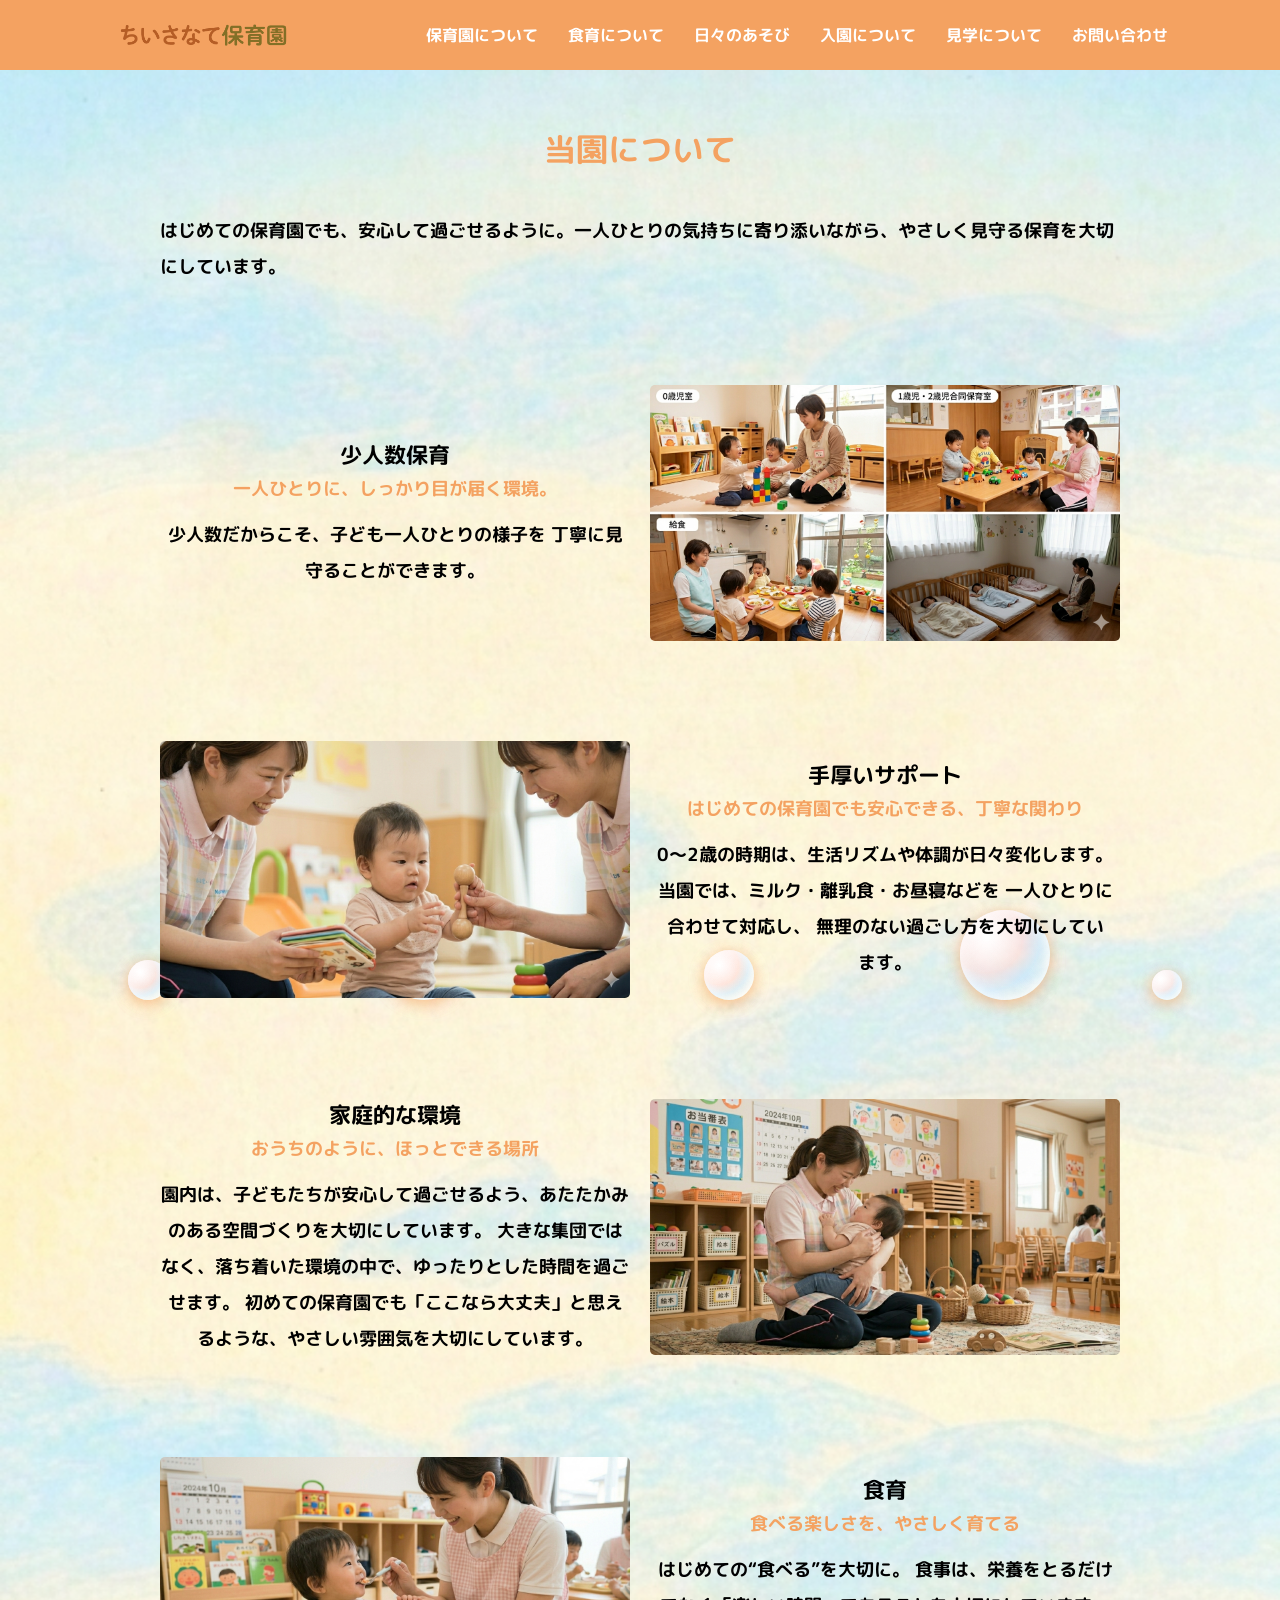
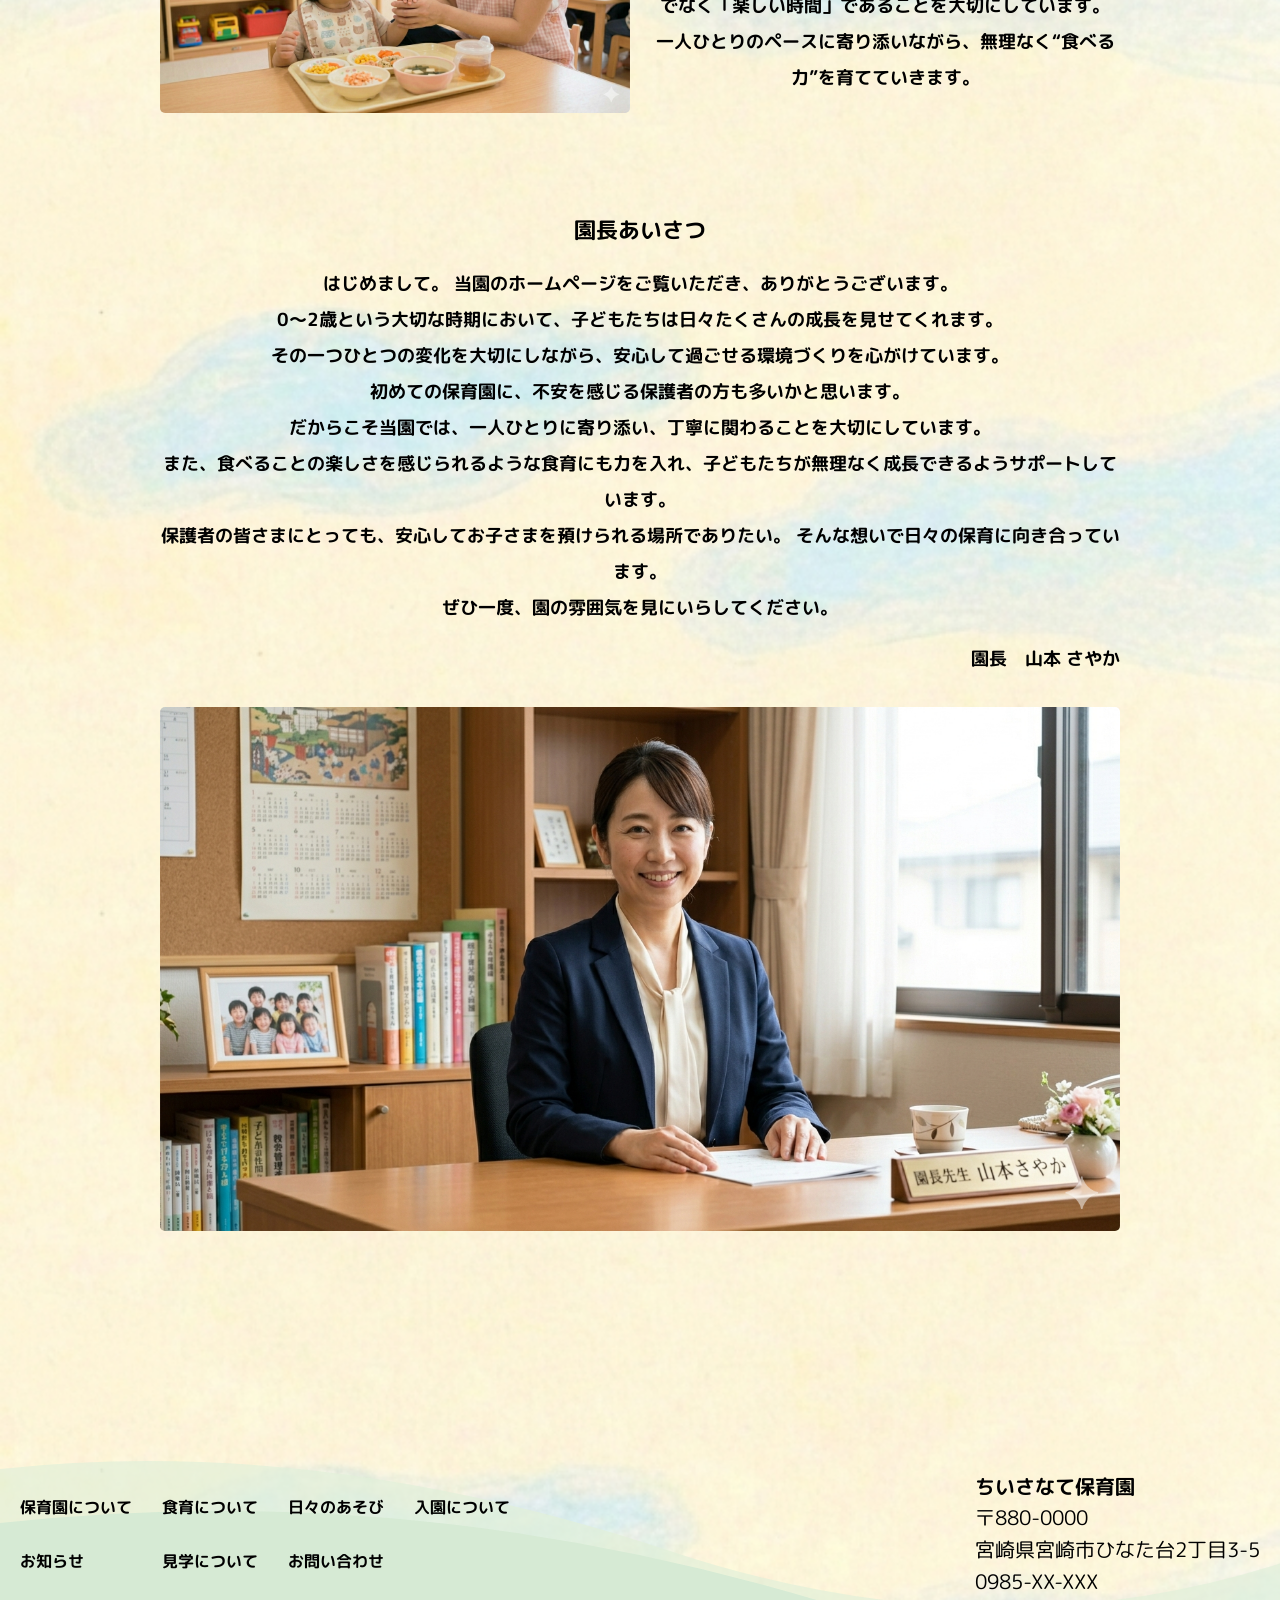
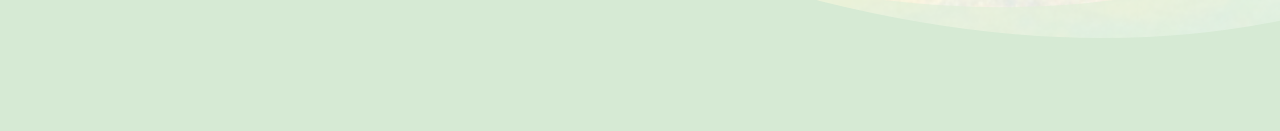
==== commit 1e8af05d: "contents-10" ====
--- a/about.html
+++ b/about.html
@@ -52,7 +52,7 @@
         </div>
         <section class="about-intro">
             <h2>当園について</h2>
-            <p>はじめての保育園でも、安心して過ごせるように。 一人ひとりの気持ちに寄り添いながら、やさしく見守る保育を大切にしています。</p>
+            <p>はじめての保育園でも、安心して過ごせるように。一人ひとりの気持ちに寄り添いながら、やさしく見守る保育を大切にしています。</p>
         </section>
         <section class="about-block">
             <div class="about-text">
--- a/scss/main.css
+++ b/scss/main.css
@@ -54,7 +54,14 @@
 }
 .about-intro {
   max-width: 960px;
+  width: 100%;
   margin: 0 auto;
+}
+@media (max-width: 749px) {
+  .about-intro {
+    width: 100%;
+    max-width: 100%;
+  }
 }
 .about-block {
   display: flex;
@@ -63,7 +70,6 @@
   width: 100%;
   margin: 10rem auto 10rem;
   align-items: center;
-  /* 縦方向の中央揃え（写真と文字のバランス用） */
 }
 @media (max-width: 749px) {
   .about-block {
@@ -79,35 +85,22 @@
     flex-direction: column;
   }
 }
-.about-block {
-  /* 最後のブロック（園長あいさつ）だけ横並び（flex）にしない設定 */
-}
 .about-block:last-of-type {
   flex-direction: column;
-  /* 縦並びにする */
   gap: 3rem;
-  /* 文章と写真の間の余白 */
-  /* 縦並びにするので、中の幅を100%に広げる */
 }
 .about-block:last-of-type .about-text,
 .about-block:last-of-type .about-image {
   width: 100%;
 }
-.about-block:last-of-type {
-  /* 園長あいさつの本文だけは、左寄せ（または両端揃え）が読みやすいです */
-}
 .about-text {
   width: 50%;
-  /* スマホ・PCの基本は中央揃え */
   text-align: center;
 }
 @media (max-width: 749px) {
   .about-text {
     width: 100%;
   }
-}
-.about-text {
-  /* サブタイトル用の設定（もし必要であれば） */
 }
 .about-text .about-support-sub {
   text-align: center;
@@ -115,14 +108,9 @@
   font-weight: bold;
   margin-bottom: 1rem;
 }
-.about-text {
-  /* ⭐ 構造に合わせて正しい位置に移動しました */
-}
 .about-text .about-name {
   text-align: end;
-  /* 右寄せにする */
   display: block;
-  /* 確実に効かせるためにブロック化 */
   font-size: 1.8rem;
   font-weight: bold;
   margin-top: 1.5rem;
@@ -139,11 +127,9 @@
   margin-bottom: 4rem;
 }
 .about h3 {
-  /* margin: 4rem 0; だと上の余白が広すぎるため、下にだけつけるのがおすすめです */
   font-size: 2.2rem;
 }
 .about p {
-  text-align: justify;
   font-size: 1.8rem;
   font-weight: bold;
   line-height: 2;
@@ -151,7 +137,6 @@
 }
 .about-image {
   width: 50%;
-  /* block側でmarginを制御するため、ここは4rem 0を削除 */
   display: flex;
   justify-content: center;
 }
@@ -162,7 +147,6 @@
 }
 .about-image img {
   max-width: 100%;
-  /* 画像が枠からはみ出るのを防ぐ */
   height: auto;
   border-radius: 5px;
 }
@@ -210,11 +194,6 @@
 .food-detail ul {
   flex-direction: column;
   padding: 0;
-}
-@media (max-width: 749px) {
-  .food-detail ul {
-    padding: 1.5rem;
-  }
 }
 .food-detail p {
   font-size: 1.6rem;
@@ -514,7 +493,7 @@
 }
 
 .news-title {
-  font-size: 24px;
+  font-size: 1.8rem;
   font-weight: bold;
   margin-bottom: 24px;
   letter-spacing: 0.05em;
@@ -618,6 +597,28 @@
   border-right: 2px solid #888888;
   transform: translateY(-50%) rotate(45deg);
   transition: transform 0.3s ease;
+}
+
+.news-article {
+  margin-top: 5rem;
+  padding: 4rem;
+  border-radius: 30px;
+  background: #fff8f2;
+}
+.news-article h3 {
+  font-size: 2.4rem;
+}
+@media screen and (max-width: 749px) {
+  .news-article {
+    padding: 2.5rem;
+  }
+}
+
+.news-image {
+  margin: 3rem 0;
+}
+.news-image img {
+  border-radius: 20px;
 }
 
 html {
@@ -873,6 +874,11 @@
   gap: 3rem;
   justify-content: flex-start;
 }
+@media (max-width: 749px) {
+  .news-list-box {
+    flex-direction: column;
+  }
+}
 .news-list-box a {
   text-decoration: none;
   color: #000;
@@ -954,7 +960,7 @@
 }
 @media screen and (max-width: 749px) {
   .fv-copy {
-    right: 38%;
+    right: 40%;
     transform: translateY(10%);
     font-size: 2rem;
   }
@@ -967,18 +973,15 @@
   margin: 40px auto 0;
 }
 .contents-text {
-  display: inline-block;
   margin-top: 80px;
   padding: 0 2rem;
   font-weight: bold;
   font-size: 2.6rem;
   line-height: 60px;
-  text-align: justify;
 }
 @media screen and (max-width: 749px) {
   .contents-text {
     margin-top: 5rem;
-    padding: 0;
     font-size: 1.8rem;
     line-height: 2;
   }
@@ -1268,7 +1271,7 @@
     flex-direction: column;
     justify-content: center;
     align-items: center;
-    padding: 2.5rem 1.5rem !important;
+    padding: 0rem 2.5rem !important;
     box-sizing: border-box !important;
     transform: scale(0.8);
     transform-origin: center center;
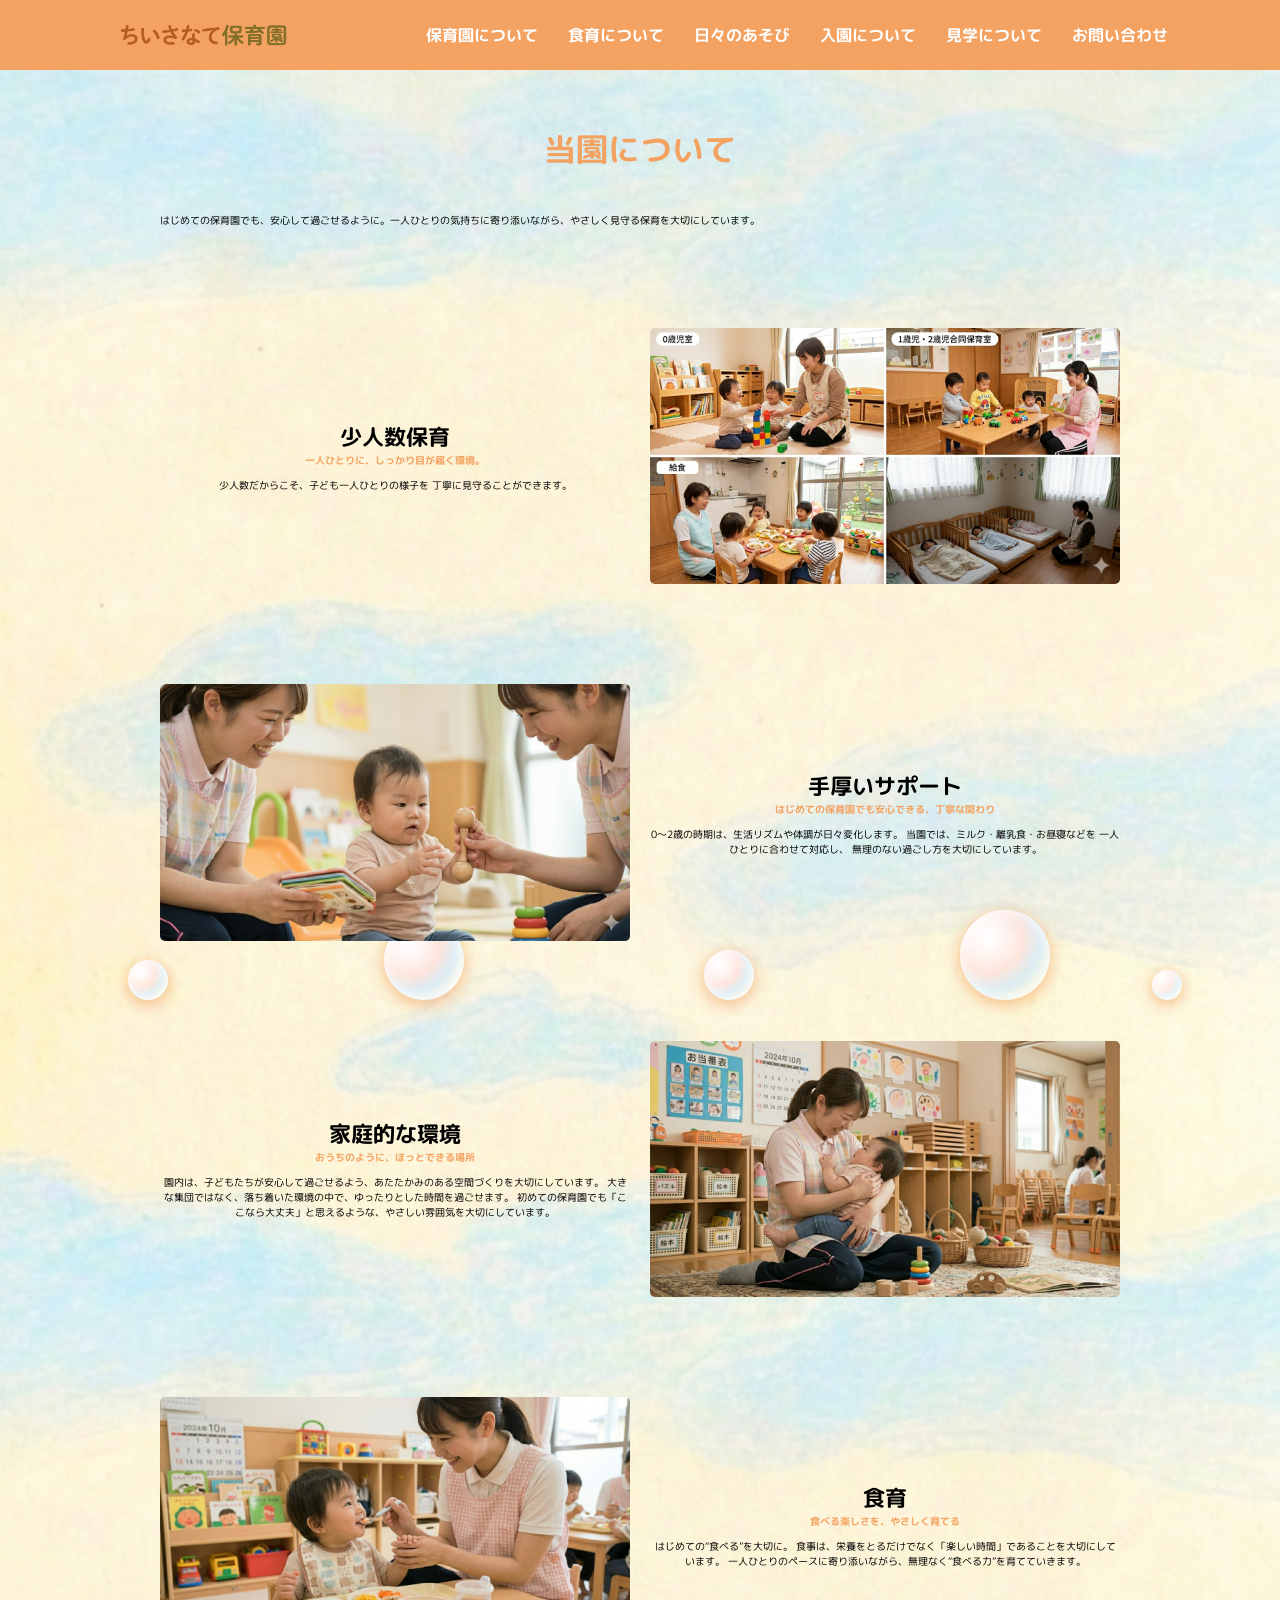
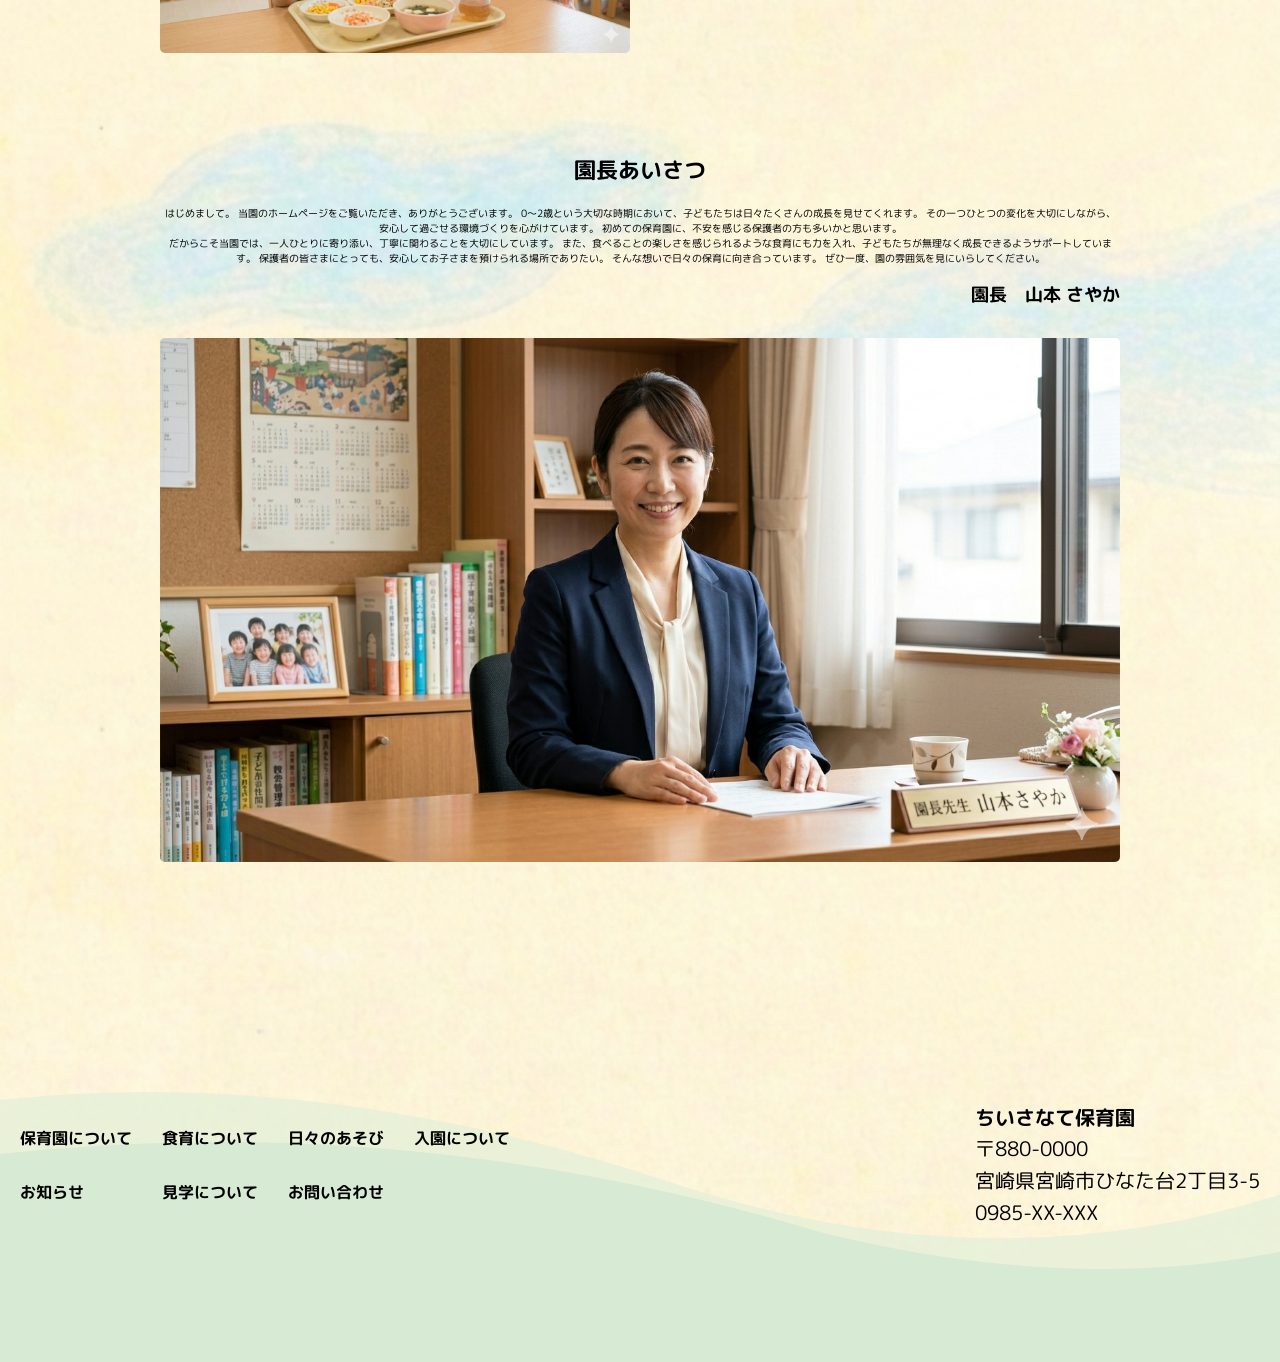
==== commit ada73593: "a" ====
--- a/about.html
+++ b/about.html
@@ -112,13 +112,8 @@
             <div class="about-text">
                 <h3 class="about-title">園長あいさつ</h3>
                 <p>
-                    はじめまして。 当園のホームページをご覧いただき、ありがとうございます。
-                    <br>0〜2歳という大切な時期において、子どもたちは日々たくさんの成長を見せてくれます。
-                    <br>その一つひとつの変化を大切にしながら、安心して過ごせる環境づくりを心がけています。
-                    <br>初めての保育園に、不安を感じる保護者の方も多いかと思います。 <br>だからこそ当園では、一人ひとりに寄り添い、丁寧に関わることを大切にしています。
-                    <br>また、食べることの楽しさを感じられるような食育にも力を入れ、子どもたちが無理なく成長できるようサポートしています。
-                    <br>保護者の皆さまにとっても、安心してお子さまを預けられる場所でありたい。 そんな想いで日々の保育に向き合っています。
-                    <br>ぜひ一度、園の雰囲気を見にいらしてください。
+                    はじめまして。 当園のホームページをご覧いただき、ありがとうございます。 0〜2歳という大切な時期において、子どもたちは日々たくさんの成長を見せてくれます。 その一つひとつの変化を大切にしながら、安心して過ごせる環境づくりを心がけています。 初めての保育園に、不安を感じる保護者の方も多いかと思います。 <br>だからこそ当園では、一人ひとりに寄り添い、丁寧に関わることを大切にしています。 また、食べることの楽しさを感じられるような食育にも力を入れ、子どもたちが無理なく成長できるようサポートしています。
+                    保護者の皆さまにとっても、安心してお子さまを預けられる場所でありたい。 そんな想いで日々の保育に向き合っています。 ぜひ一度、園の雰囲気を見にいらしてください。
                 </p>
                 <p class="about-name ">園長　山本 さやか</p>
             </div>
--- a/scss/main.css
+++ b/scss/main.css
@@ -128,12 +128,6 @@
 }
 .about h3 {
   font-size: 2.2rem;
-}
-.about p {
-  font-size: 1.8rem;
-  font-weight: bold;
-  line-height: 2;
-  margin: 0;
 }
 .about-image {
   width: 50%;
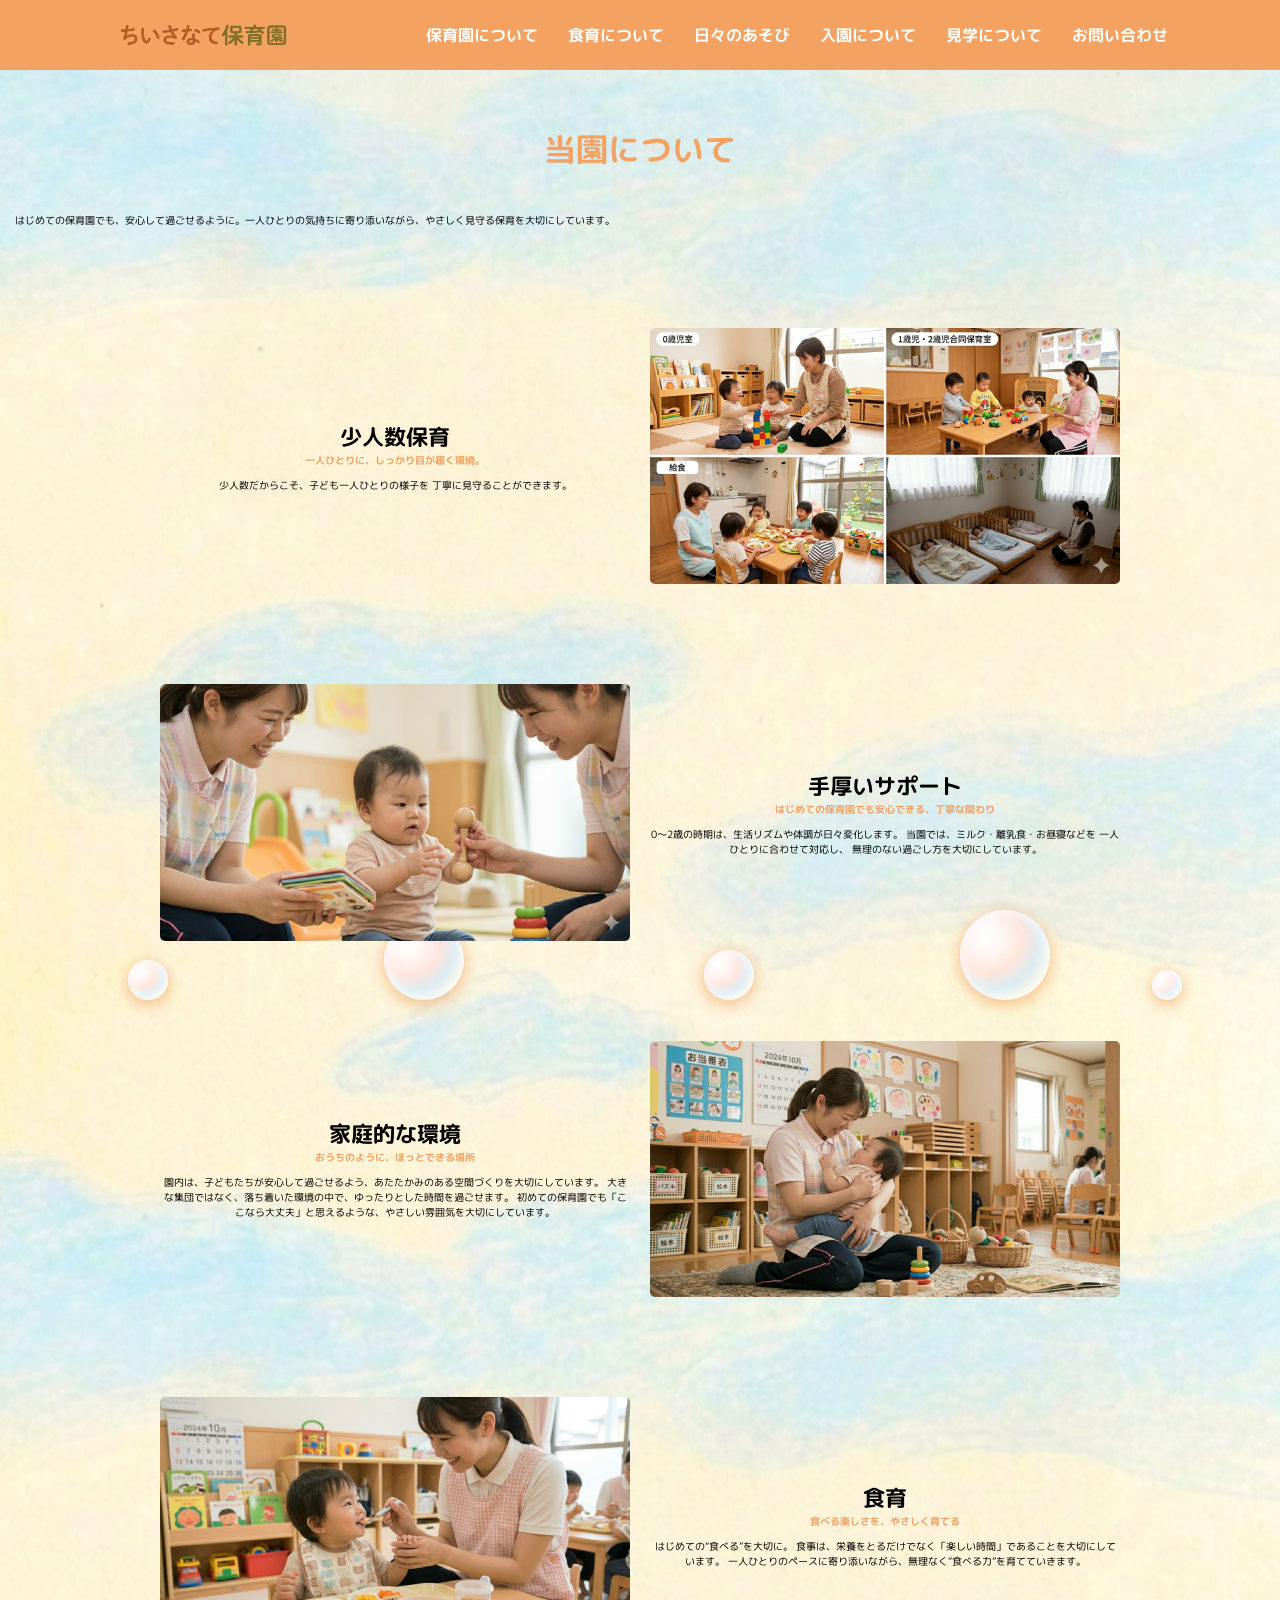
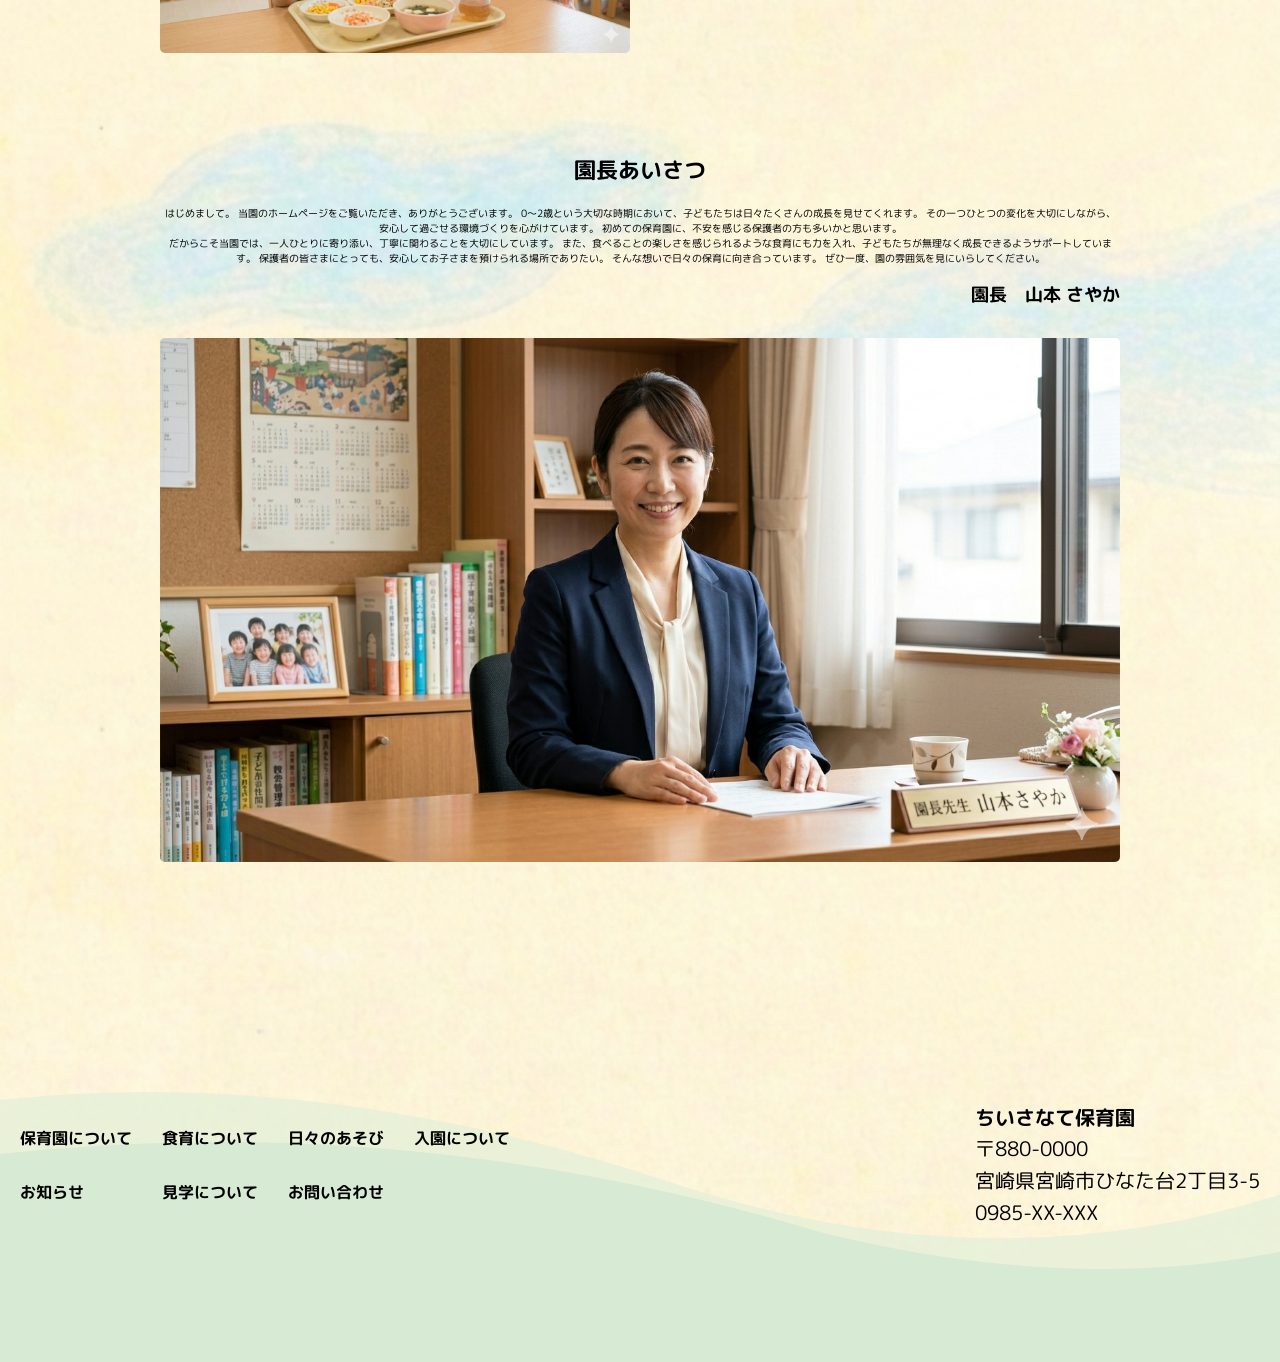
==== commit 93f1b92c: "b" ====
--- a/about.html
+++ b/about.html
@@ -52,8 +52,8 @@
         </div>
         <section class="about-intro">
             <h2>当園について</h2>
-            <p>はじめての保育園でも、安心して過ごせるように。一人ひとりの気持ちに寄り添いながら、やさしく見守る保育を大切にしています。</p>
         </section>
+        <p>はじめての保育園でも、安心して過ごせるように。一人ひとりの気持ちに寄り添いながら、やさしく見守る保育を大切にしています。</p>
         <section class="about-block">
             <div class="about-text">
                 <h3>少人数保育</h3>
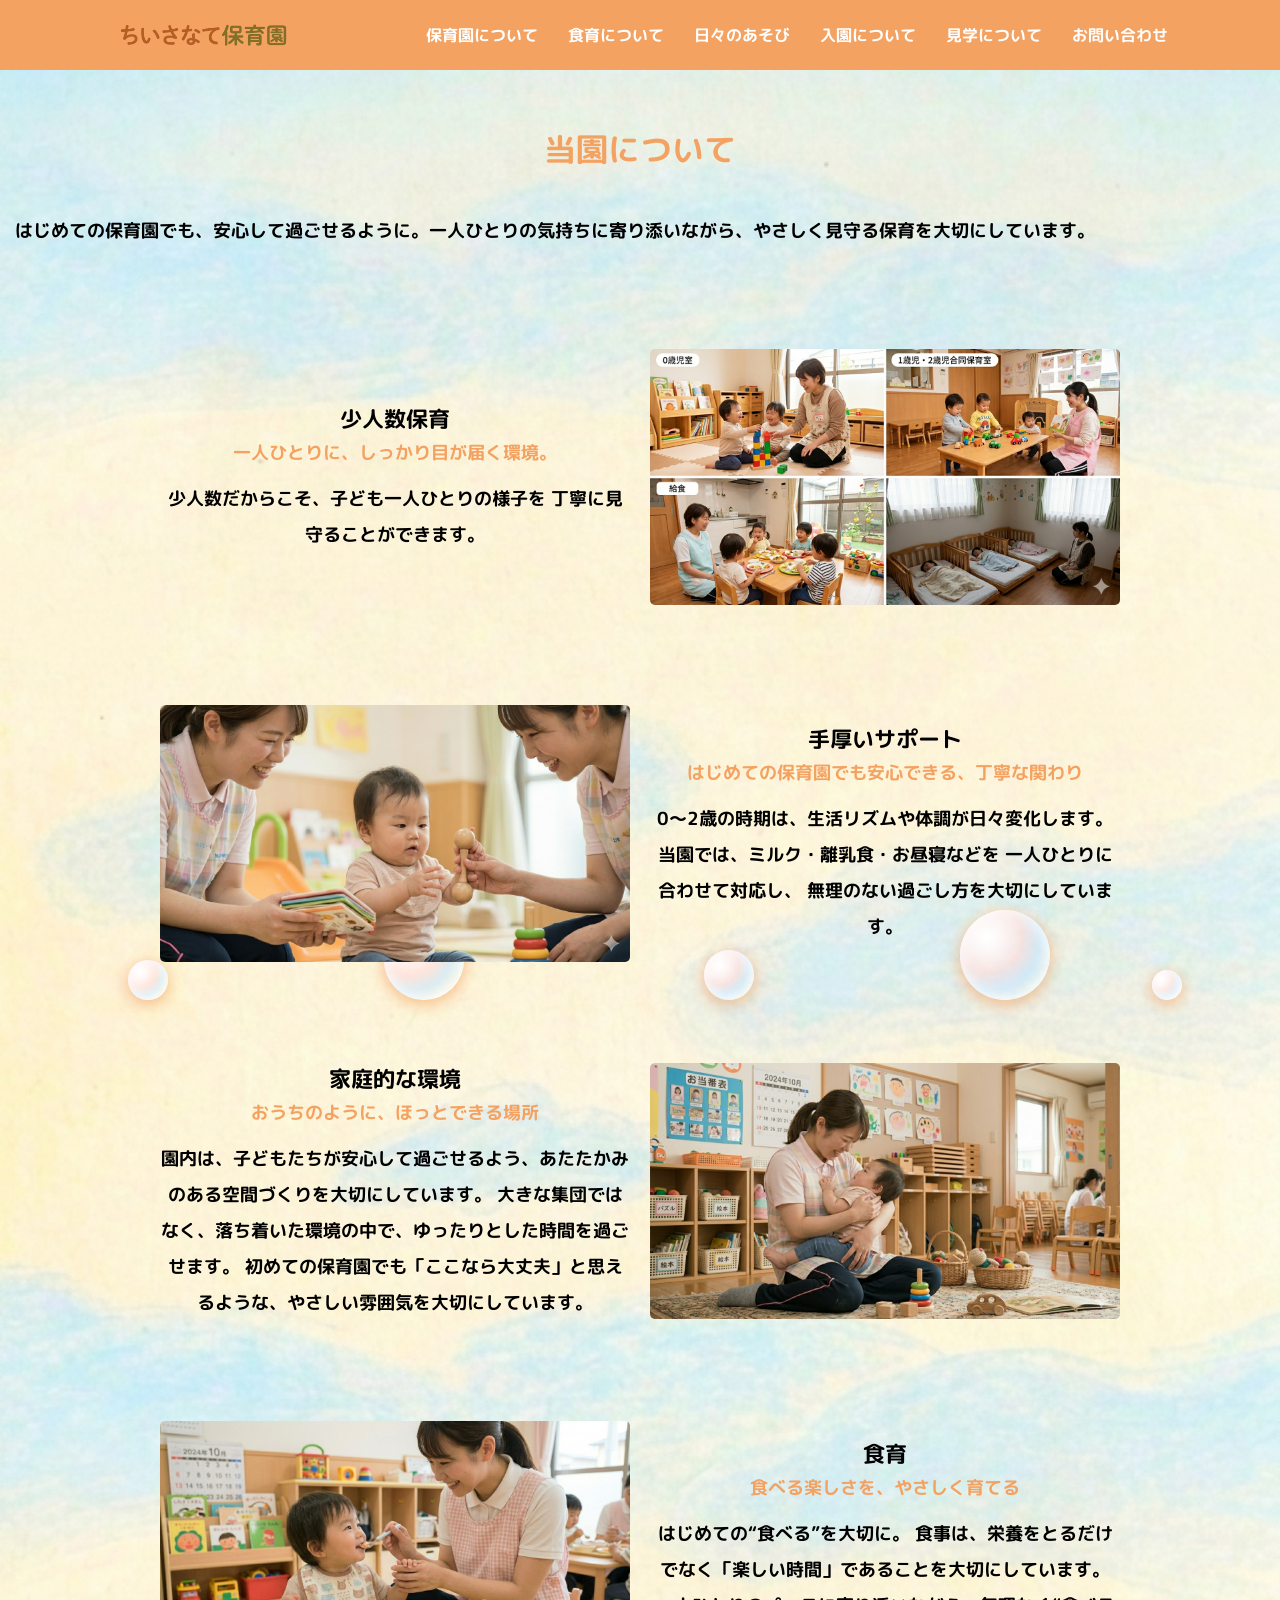
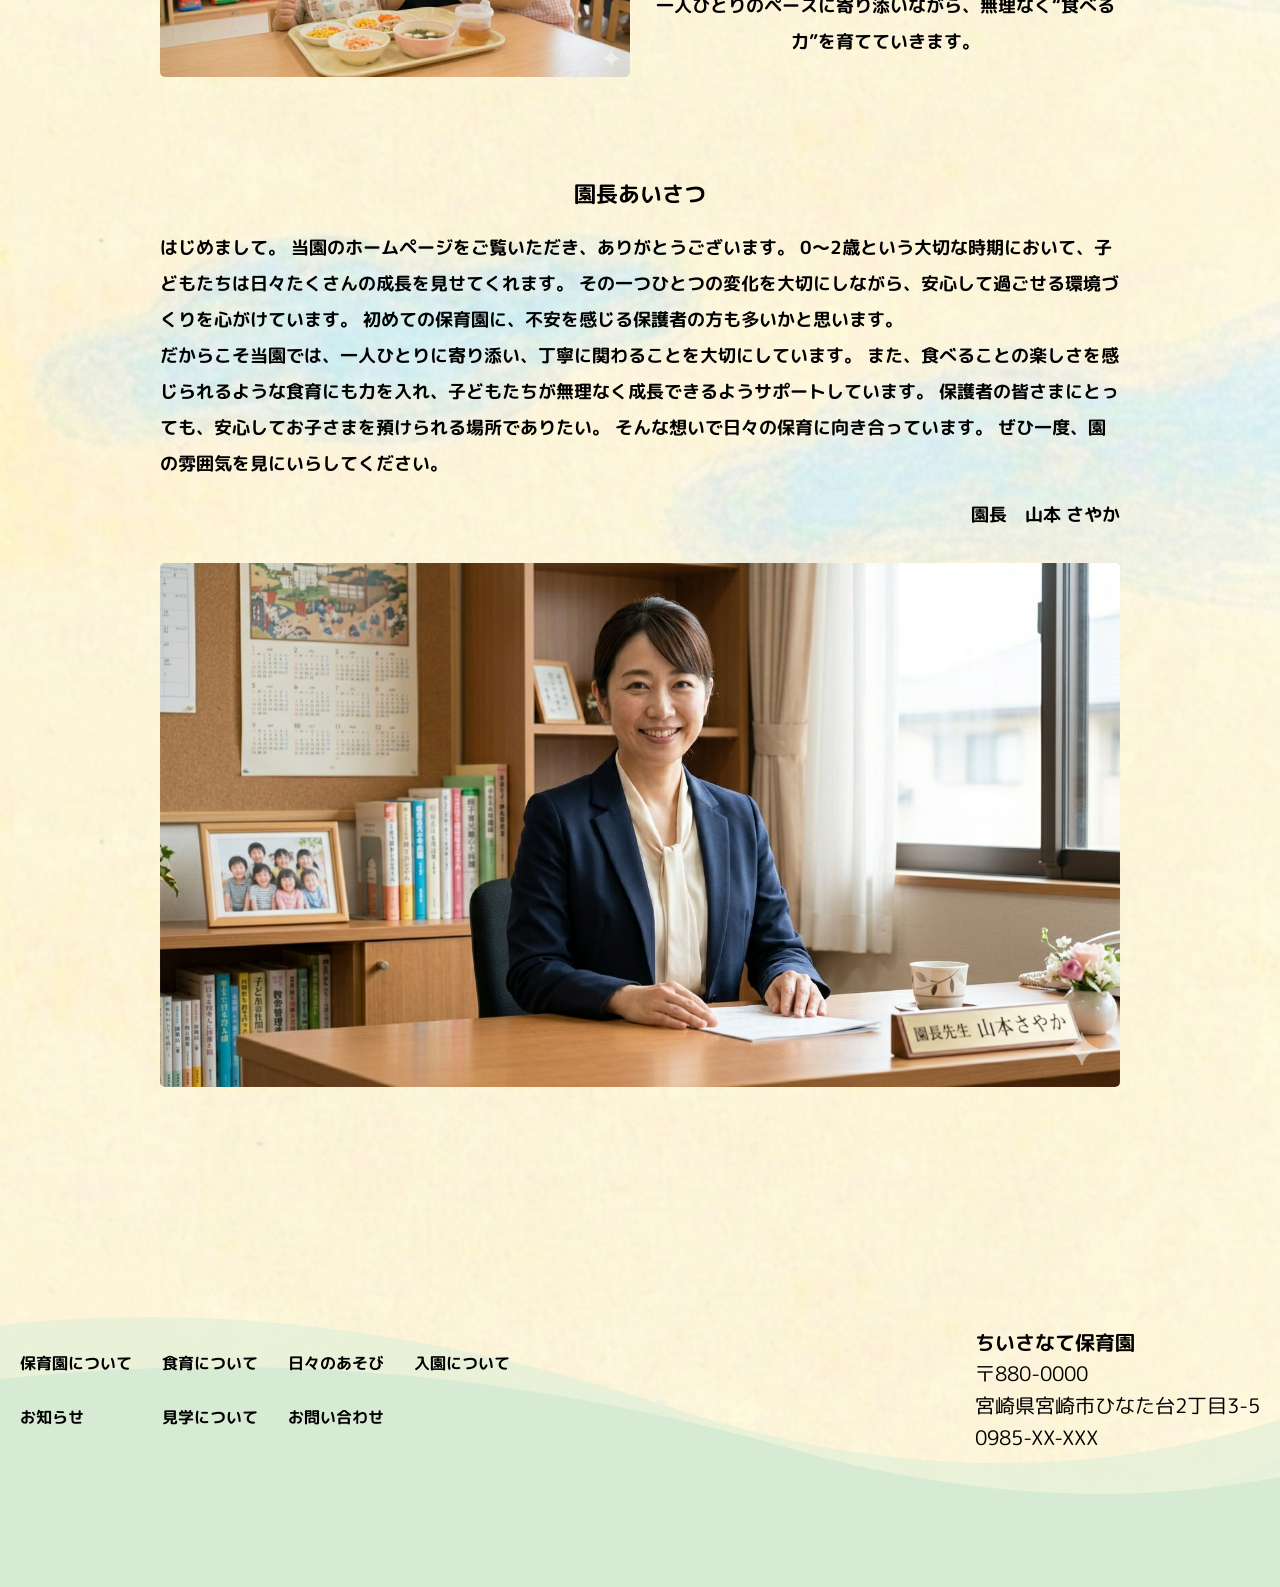
==== commit c0b65766: "d" ====
--- a/about.html
+++ b/about.html
@@ -52,8 +52,8 @@
         </div>
         <section class="about-intro">
             <h2>当園について</h2>
+            <p>はじめての保育園でも、安心して過ごせるように。一人ひとりの気持ちに寄り添いながら、やさしく見守る保育を大切にしています。</p>
         </section>
-        <p>はじめての保育園でも、安心して過ごせるように。一人ひとりの気持ちに寄り添いながら、やさしく見守る保育を大切にしています。</p>
         <section class="about-block">
             <div class="about-text">
                 <h3>少人数保育</h3>
@@ -111,7 +111,7 @@
         <section class="about-block">
             <div class="about-text">
                 <h3 class="about-title">園長あいさつ</h3>
-                <p>
+                <p class="about-status">
                     はじめまして。 当園のホームページをご覧いただき、ありがとうございます。 0〜2歳という大切な時期において、子どもたちは日々たくさんの成長を見せてくれます。 その一つひとつの変化を大切にしながら、安心して過ごせる環境づくりを心がけています。 初めての保育園に、不安を感じる保護者の方も多いかと思います。 <br>だからこそ当園では、一人ひとりに寄り添い、丁寧に関わることを大切にしています。 また、食べることの楽しさを感じられるような食育にも力を入れ、子どもたちが無理なく成長できるようサポートしています。
                     保護者の皆さまにとっても、安心してお子さまを預けられる場所でありたい。 そんな想いで日々の保育に向き合っています。 ぜひ一度、園の雰囲気を見にいらしてください。
                 </p>
--- a/scss/main.css
+++ b/scss/main.css
@@ -53,15 +53,9 @@
   padding: 0 1.5rem;
 }
 .about-intro {
-  max-width: 960px;
+  max-width: 100%;
   width: 100%;
   margin: 0 auto;
-}
-@media (max-width: 749px) {
-  .about-intro {
-    width: 100%;
-    max-width: 100%;
-  }
 }
 .about-block {
   display: flex;
@@ -92,6 +86,9 @@
 .about-block:last-of-type .about-text,
 .about-block:last-of-type .about-image {
   width: 100%;
+}
+.about-status {
+  text-align: left;
 }
 .about-text {
   width: 50%;
@@ -128,6 +125,12 @@
 }
 .about h3 {
   font-size: 2.2rem;
+}
+.about p {
+  font-size: 1.8rem;
+  font-weight: bold;
+  line-height: 2;
+  margin: 0;
 }
 .about-image {
   width: 50%;
@@ -971,7 +974,6 @@
   padding: 0 2rem;
   font-weight: bold;
   font-size: 2.6rem;
-  line-height: 60px;
 }
 @media screen and (max-width: 749px) {
   .contents-text {
